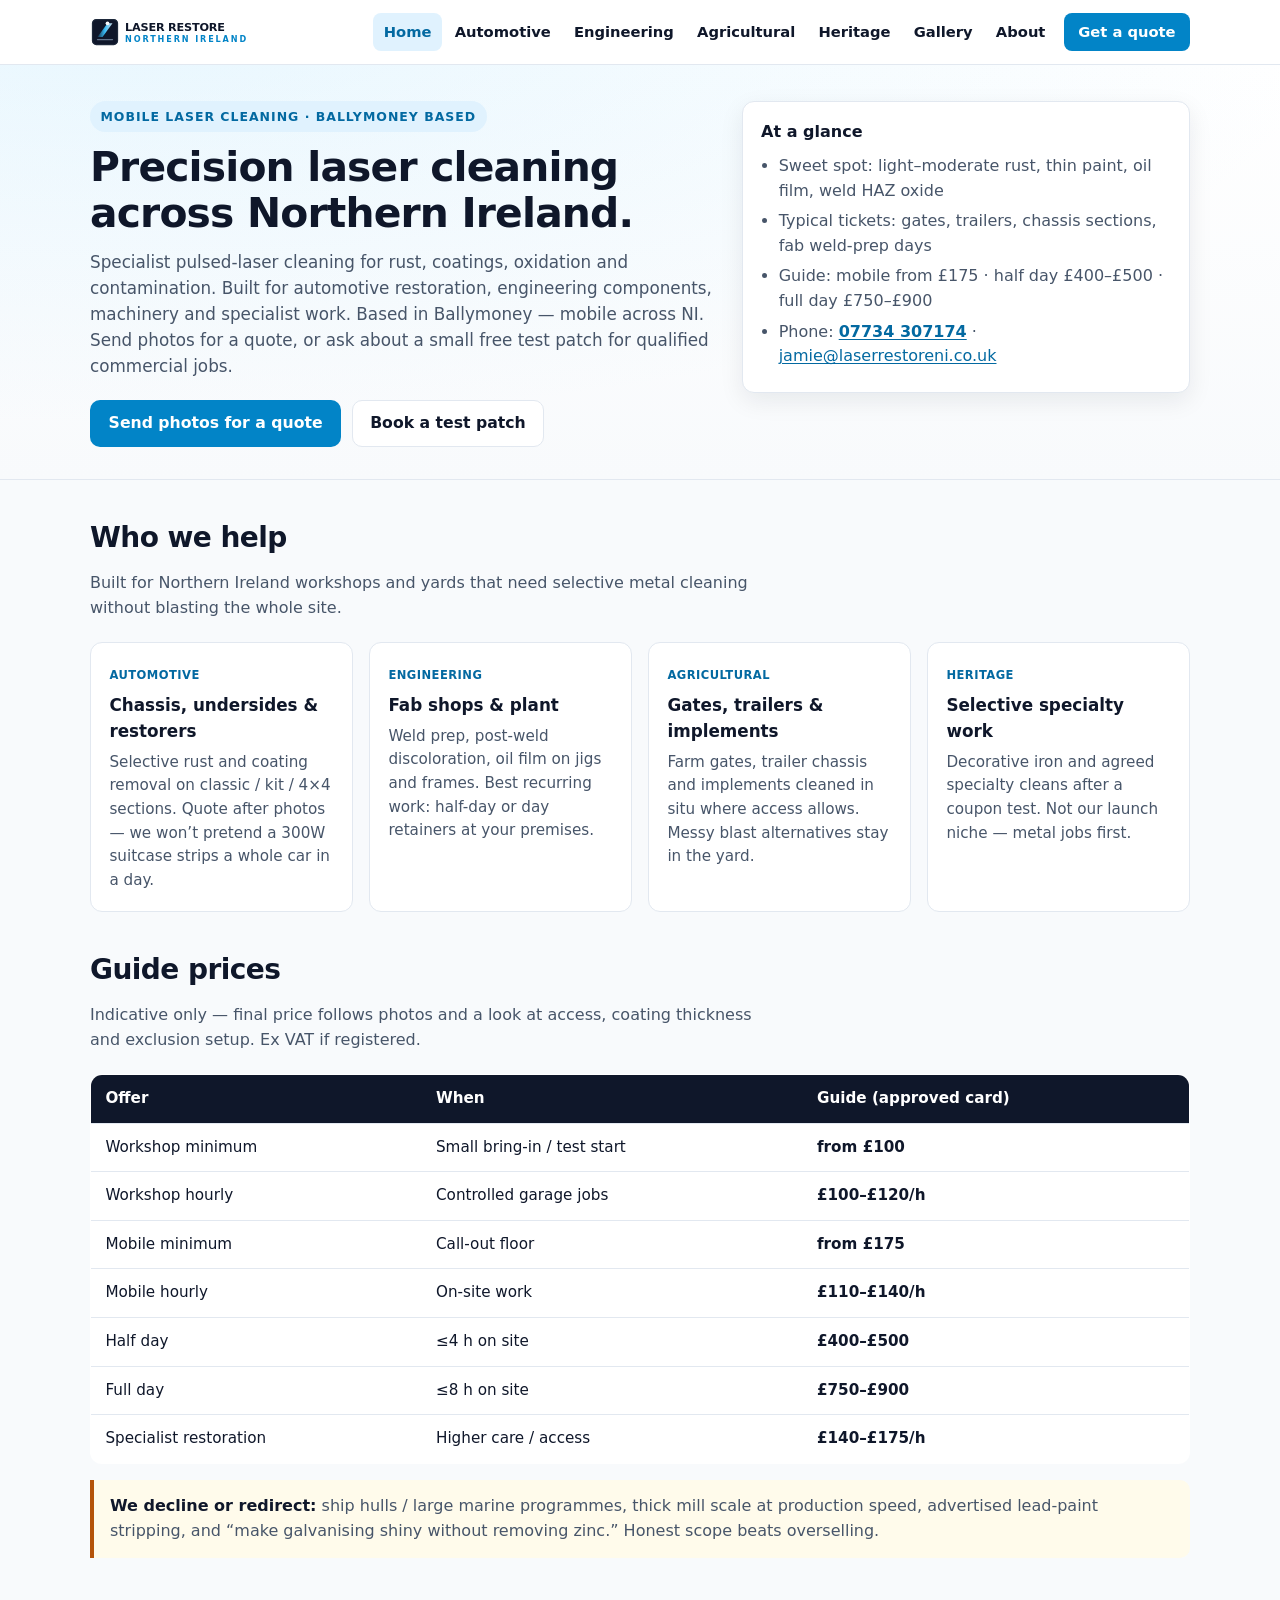
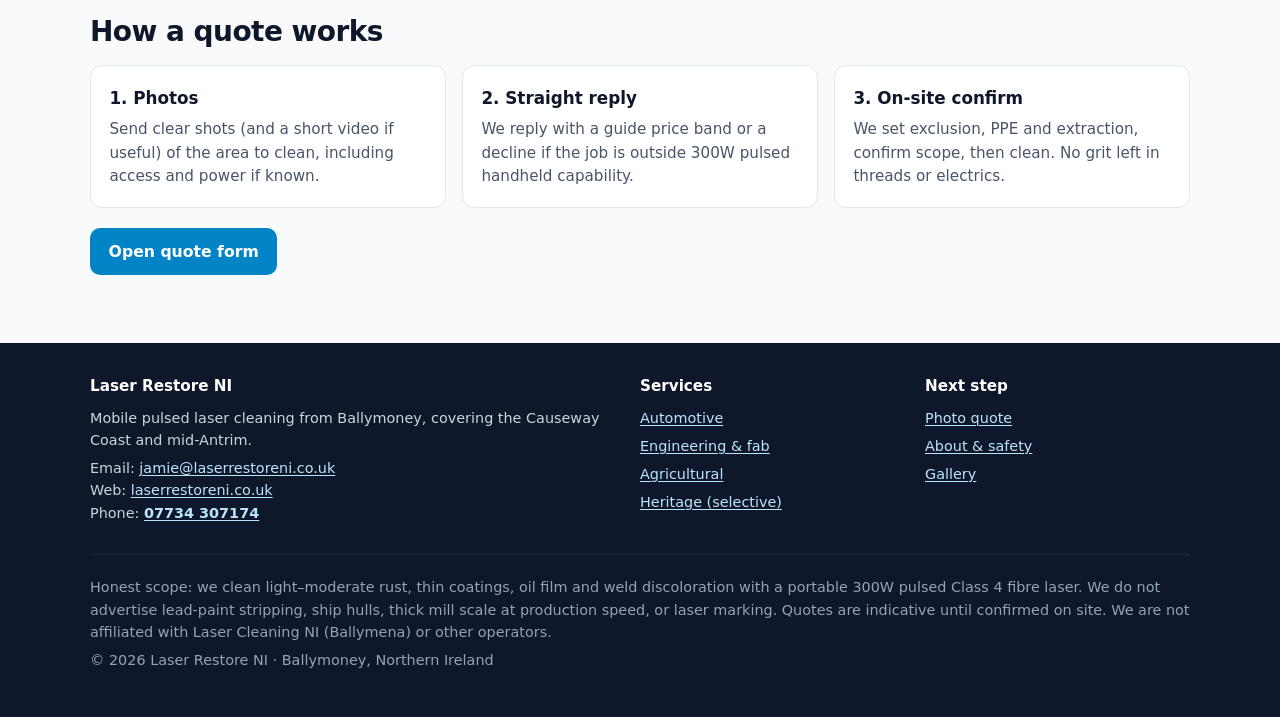
==== index.html @ 9ee43b2e "Launch Laser Restore NI static site Phone 07734 307174, email jamie@laserrestoreni.co.uk, canonical " ====
<!DOCTYPE html>
<html lang="en-GB">
<head>
  <meta charset="utf-8">
  <meta name="viewport" content="width=device-width, initial-scale=1">
  <title>Laser Restore NI | Mobile laser cleaning — Ballymoney</title>
  <meta name="description" content="Mobile pulsed laser cleaning from Ballymoney for rust, thin coatings and weld prep across Causeway Coast and mid-Antrim.">
  <meta name="theme-color" content="#0284c7">
  <link rel="canonical" href="https://laserrestoreni.co.uk/">
  <meta property="og:url" content="https://laserrestoreni.co.uk/">
  <meta property="og:site_name" content="Laser Restore NI">
  <link rel="icon" href="img/logo-mark.svg" type="image/svg+xml">
  <link rel="stylesheet" href="css/styles.css">
</head>
<body>
  <header class="site-header">
    <div class="container header-inner">
      <a class="brand" href="index.html">
        <img src="img/logo.svg" width="220" height="50" alt="Laser Restore NI">
      </a>
      <button class="nav-toggle" type="button" aria-expanded="false" aria-controls="site-nav" aria-label="Open menu">
        <span></span>
      </button>
      <nav class="site-nav" id="site-nav" aria-label="Primary">
        <ul>
          <li><a href="index.html" aria-current="page">Home</a></li>
          <li><a href="automotive.html">Automotive</a></li>
          <li><a href="engineering.html">Engineering</a></li>
          <li><a href="agricultural.html">Agricultural</a></li>
          <li><a href="heritage.html">Heritage</a></li>
          <li><a href="gallery.html">Gallery</a></li>
          <li><a href="about.html">About</a></li>
          <li><a href="quote.html" class="cta-link">Get a quote</a></li>
        </ul>
      </nav>
    </div>
  </header>

  <main>
    <section class="hero">
      <div class="container hero-grid">
        <div>
          <span class="eyebrow">Mobile laser cleaning · Ballymoney based</span>
          <h1>Precision laser cleaning across Northern Ireland.</h1>
          <p class="lead">Specialist pulsed-laser cleaning for rust, coatings, oxidation and contamination. Built for automotive restoration, engineering components, machinery and specialist work. Based in Ballymoney — mobile across NI. Send photos for a quote, or ask about a small free test patch for qualified commercial jobs.</p>
          <div class="actions">
            <a class="btn btn-primary" href="quote.html">Send photos for a quote</a>
            <a class="btn btn-secondary" href="quote.html">Book a test patch</a>
          </div>
        </div>
        <aside class="hero-card" aria-label="At a glance">
          <h2>At a glance</h2>
          <ul>
            <li>Sweet spot: light–moderate rust, thin paint, oil film, weld HAZ oxide</li>
            <li>Typical tickets: gates, trailers, chassis sections, fab weld-prep days</li>
            <li>Guide: mobile from £175 · half day £400–£500 · full day £750–£900</li>
            <li>Phone: <a href="tel:+447734307174"><strong>07734 307174</strong></a> · <a href="mailto:jamie@laserrestoreni.co.uk">jamie@laserrestoreni.co.uk</a></li>
          </ul>
        </aside>
      </div>
    </section>

    <section class="section">
      <div class="container">
        <h2>Who we help</h2>
        <p class="section-intro">Built for Northern Ireland workshops and yards that need selective metal cleaning without blasting the whole site.</p>
        <div class="grid-4">
          <a class="card" href="automotive.html" style="text-decoration:none;color:inherit">
            <span class="tag">Automotive</span>
            <h3>Chassis, undersides &amp; restorers</h3>
            <p>Selective rust and coating removal on classic / kit / 4×4 sections. Quote after photos — we won’t pretend a 300W suitcase strips a whole car in a day.</p>
          </a>
          <a class="card" href="engineering.html" style="text-decoration:none;color:inherit">
            <span class="tag">Engineering</span>
            <h3>Fab shops &amp; plant</h3>
            <p>Weld prep, post-weld discoloration, oil film on jigs and frames. Best recurring work: half-day or day retainers at your premises.</p>
          </a>
          <a class="card" href="agricultural.html" style="text-decoration:none;color:inherit">
            <span class="tag">Agricultural</span>
            <h3>Gates, trailers &amp; implements</h3>
            <p>Farm gates, trailer chassis and implements cleaned in situ where access allows. Messy blast alternatives stay in the yard.</p>
          </a>
          <a class="card" href="heritage.html" style="text-decoration:none;color:inherit">
            <span class="tag">Heritage</span>
            <h3>Selective specialty work</h3>
            <p>Decorative iron and agreed specialty cleans after a coupon test. Not our launch niche — metal jobs first.</p>
          </a>
        </div>
      </div>
    </section>

    <section class="section" style="padding-top:0">
      <div class="container">
        <h2>Guide prices</h2>
        <p class="section-intro">Indicative only — final price follows photos and a look at access, coating thickness and exclusion setup. Ex VAT if registered.</p>
        <div style="overflow-x:auto">
          <table class="price-table">
            <thead>
              <tr><th>Offer</th><th>When</th><th>Guide (approved card)</th></tr>
            </thead>
            <tbody>
              <tr><td>Workshop minimum</td><td>Small bring-in / test start</td><td>from £100</td></tr>
              <tr><td>Workshop hourly</td><td>Controlled garage jobs</td><td>£100–£120/h</td></tr>
              <tr><td>Mobile minimum</td><td>Call-out floor</td><td>from £175</td></tr>
              <tr><td>Mobile hourly</td><td>On-site work</td><td>£110–£140/h</td></tr>
              <tr><td>Half day</td><td>≤4 h on site</td><td>£400–£500</td></tr>
              <tr><td>Full day</td><td>≤8 h on site</td><td>£750–£900</td></tr>
              <tr><td>Specialist restoration</td><td>Higher care / access</td><td>£140–£175/h</td></tr>
            </tbody>
          </table>
        </div>
        <div class="callout warning">
          <strong>We decline or redirect:</strong> ship hulls / large marine programmes, thick mill scale at production speed, advertised lead-paint stripping, and “make galvanising shiny without removing zinc.” Honest scope beats overselling.
        </div>
      </div>
    </section>

    <section class="section" style="padding-top:0">
      <div class="container">
        <h2>How a quote works</h2>
        <div class="grid-3">
          <div class="card"><h3>1. Photos</h3><p>Send clear shots (and a short video if useful) of the area to clean, including access and power if known.</p></div>
          <div class="card"><h3>2. Straight reply</h3><p>We reply with a guide price band or a decline if the job is outside 300W pulsed handheld capability.</p></div>
          <div class="card"><h3>3. On-site confirm</h3><p>We set exclusion, PPE and extraction, confirm scope, then clean. No grit left in threads or electrics.</p></div>
        </div>
        <div class="actions" style="margin-top:1.25rem">
          <a class="btn btn-primary" href="quote.html">Open quote form</a>
        </div>
      </div>
    </section>
  </main>

  <footer class="site-footer">
    <div class="container footer-grid">
      <div>
        <h3>Laser Restore NI</h3>
        <p>Mobile pulsed laser cleaning from Ballymoney, covering the Causeway Coast and mid-Antrim.</p>
        <p>Email: <a href="mailto:jamie@laserrestoreni.co.uk">jamie@laserrestoreni.co.uk</a><br>
        Web: <a href="https://laserrestoreni.co.uk">laserrestoreni.co.uk</a><br>
        Phone: <a href="tel:+447734307174"><strong>07734 307174</strong></a></p>
      </div>
      <div>
        <h3>Services</h3>
        <ul>
          <li><a href="automotive.html">Automotive</a></li>
          <li><a href="engineering.html">Engineering &amp; fab</a></li>
          <li><a href="agricultural.html">Agricultural</a></li>
          <li><a href="heritage.html">Heritage (selective)</a></li>
        </ul>
      </div>
      <div>
        <h3>Next step</h3>
        <ul>
          <li><a href="quote.html">Photo quote</a></li>
          <li><a href="about.html">About &amp; safety</a></li>
          <li><a href="gallery.html">Gallery</a></li>
        </ul>
      </div>
    </div>
    <div class="container fineprint">
      <p>Honest scope: we clean light–moderate rust, thin coatings, oil film and weld discoloration with a portable 300W pulsed Class&nbsp;4 fibre laser. We do not advertise lead-paint stripping, ship hulls, thick mill scale at production speed, or laser marking. Quotes are indicative until confirmed on site. We are not affiliated with Laser Cleaning NI (Ballymena) or other operators.</p>
      <p>&copy; 2026 Laser Restore NI · Ballymoney, Northern Ireland</p>
    </div>
  </footer>
  <script src="js/site.js"></script>
</body>
</html>
---- css/styles.css ----
/* Laser Restore NI — mobile-first static site */
:root {
  --bg: #f8fafc;
  --surface: #ffffff;
  --ink: #0f172a;
  --muted: #475569;
  --line: #e2e8f0;
  --brand: #0284c7;
  --brand-dark: #0369a1;
  --accent: #38bdf8;
  --warn: #b45309;
  --ok: #047857;
  --radius: 12px;
  --shadow: 0 8px 24px rgba(15, 23, 42, 0.08);
  --max: 1100px;
  --font: "Inter", "Segoe UI", system-ui, -apple-system, sans-serif;
}

*, *::before, *::after { box-sizing: border-box; }
html { scroll-behavior: smooth; }
body {
  margin: 0;
  font-family: var(--font);
  color: var(--ink);
  background: var(--bg);
  line-height: 1.55;
  -webkit-font-smoothing: antialiased;
}
img, svg { max-width: 100%; display: block; }
a { color: var(--brand-dark); text-decoration-thickness: 1px; text-underline-offset: 2px; }
a:hover { color: var(--brand); }
.container { width: min(100% - 2rem, var(--max)); margin-inline: auto; }

/* Header */
.site-header {
  position: sticky; top: 0; z-index: 50;
  background: rgba(255,255,255,0.92);
  backdrop-filter: blur(10px);
  border-bottom: 1px solid var(--line);
}
.header-inner {
  display: flex; align-items: center; justify-content: space-between;
  gap: 1rem; padding: 0.75rem 0;
}
.brand { display: flex; align-items: center; gap: 0.6rem; text-decoration: none; color: inherit; }
.brand img, .brand svg { height: 40px; width: auto; }
.nav-toggle {
  display: inline-flex; align-items: center; justify-content: center;
  width: 44px; height: 44px; border: 1px solid var(--line); border-radius: 10px;
  background: var(--surface); cursor: pointer;
}
.nav-toggle span {
  display: block; width: 18px; height: 2px; background: var(--ink);
  position: relative;
}
.nav-toggle span::before, .nav-toggle span::after {
  content: ""; position: absolute; left: 0; width: 18px; height: 2px; background: var(--ink);
}
.nav-toggle span::before { top: -6px; }
.nav-toggle span::after { top: 6px; }
.site-nav {
  display: none; position: absolute; left: 0; right: 0; top: 100%;
  background: var(--surface); border-bottom: 1px solid var(--line);
  padding: 0.75rem 1rem 1rem;
}
.site-nav.open { display: block; }
.site-nav ul {
  list-style: none; margin: 0; padding: 0;
  display: grid; gap: 0.35rem;
}
.site-nav a {
  display: block; padding: 0.7rem 0.85rem; border-radius: 8px;
  text-decoration: none; color: var(--ink); font-weight: 550;
}
.site-nav a:hover, .site-nav a[aria-current="page"] { background: #e0f2fe; color: var(--brand-dark); }
.site-nav .cta-link {
  background: var(--brand); color: #fff !important; text-align: center; margin-top: 0.35rem;
}
.site-nav .cta-link:hover { background: var(--brand-dark); }

@media (min-width: 900px) {
  .nav-toggle { display: none; }
  .site-nav {
    display: block; position: static; border: 0; padding: 0; background: transparent;
  }
  .site-nav ul { display: flex; align-items: center; gap: 0.15rem; flex-wrap: wrap; }
  .site-nav a { padding: 0.45rem 0.65rem; font-size: 0.92rem; }
  .site-nav .cta-link { margin-top: 0; margin-left: 0.35rem; padding-inline: 0.9rem; }
}

/* Hero */
.hero {
  padding: 2.25rem 0 2rem;
  background:
    radial-gradient(1200px 400px at 10% -10%, #bae6fd55, transparent),
    linear-gradient(180deg, #fff, var(--bg));
  border-bottom: 1px solid var(--line);
}
.hero-grid { display: grid; gap: 1.5rem; }
.eyebrow {
  display: inline-block; font-size: 0.78rem; font-weight: 700; letter-spacing: 0.08em;
  text-transform: uppercase; color: var(--brand-dark); background: #e0f2fe;
  padding: 0.35rem 0.65rem; border-radius: 999px; margin-bottom: 0.75rem;
}
.hero h1 {
  margin: 0 0 0.75rem; font-size: clamp(1.7rem, 5vw, 2.55rem);
  line-height: 1.15; letter-spacing: -0.02em;
}
.lead { font-size: 1.05rem; color: var(--muted); margin: 0 0 1.25rem; max-width: 42rem; }
.actions { display: flex; flex-wrap: wrap; gap: 0.65rem; }
.btn {
  display: inline-flex; align-items: center; justify-content: center; gap: 0.4rem;
  min-height: 46px; padding: 0.65rem 1.1rem; border-radius: 10px;
  font-weight: 650; text-decoration: none; border: 1px solid transparent; cursor: pointer;
  font-size: 0.98rem;
}
.btn-primary { background: var(--brand); color: #fff; }
.btn-primary:hover { background: var(--brand-dark); color: #fff; }
.btn-secondary { background: #fff; border-color: var(--line); color: var(--ink); }
.btn-secondary:hover { border-color: #94a3b8; color: var(--ink); }
.hero-card {
  background: var(--surface); border: 1px solid var(--line); border-radius: var(--radius);
  padding: 1.1rem 1.15rem; box-shadow: var(--shadow);
}
.hero-card h2 { margin: 0 0 0.6rem; font-size: 1rem; }
.hero-card ul { margin: 0; padding-left: 1.1rem; color: var(--muted); }
.hero-card li { margin: 0.35rem 0; }
@media (min-width: 800px) {
  .hero-grid { grid-template-columns: 1.4fr 1fr; align-items: start; }
}

/* Sections */
.section { padding: 2.25rem 0; }
.section h2 { margin: 0 0 0.75rem; font-size: clamp(1.35rem, 3vw, 1.75rem); letter-spacing: -0.02em; }
.section-intro { color: var(--muted); max-width: 42rem; margin: 0 0 1.35rem; }
.grid-3, .grid-2, .grid-4 { display: grid; gap: 1rem; }
@media (min-width: 700px) {
  .grid-2 { grid-template-columns: 1fr 1fr; }
  .grid-3 { grid-template-columns: repeat(3, 1fr); }
  .grid-4 { grid-template-columns: repeat(2, 1fr); }
}
@media (min-width: 1000px) {
  .grid-4 { grid-template-columns: repeat(4, 1fr); }
}
.card {
  background: var(--surface); border: 1px solid var(--line); border-radius: var(--radius);
  padding: 1.15rem; height: 100%;
}
.card h3 { margin: 0 0 0.45rem; font-size: 1.05rem; }
.card p { margin: 0; color: var(--muted); font-size: 0.95rem; }
.card .tag {
  display: inline-block; font-size: 0.72rem; font-weight: 700; letter-spacing: 0.04em;
  text-transform: uppercase; color: var(--brand-dark); margin-bottom: 0.45rem;
}

/* Honest scope callouts */
.callout {
  border-left: 4px solid var(--brand);
  background: #f0f9ff; padding: 0.9rem 1rem; border-radius: 0 10px 10px 0;
  color: var(--muted); margin: 1rem 0;
}
.callout.warning { border-left-color: var(--warn); background: #fffbeb; }
.callout strong { color: var(--ink); }

/* Price table */
.price-table { width: 100%; border-collapse: collapse; background: var(--surface); border-radius: var(--radius); overflow: hidden; border: 1px solid var(--line); }
.price-table th, .price-table td { text-align: left; padding: 0.75rem 0.9rem; border-bottom: 1px solid var(--line); font-size: 0.95rem; }
.price-table th { background: #0f172a; color: #fff; font-weight: 600; }
.price-table tr:last-child td { border-bottom: 0; }
.price-table td:last-child { font-weight: 650; white-space: nowrap; }
@media (max-width: 560px) {
  .price-table th:nth-child(2), .price-table td:nth-child(2) { display: none; }
}

/* Gallery placeholders — no fake stock work photos */
.gallery-grid { display: grid; gap: 1rem; }
@media (min-width: 640px) { .gallery-grid { grid-template-columns: 1fr 1fr; } }
.placeholder-shot {
  border: 2px dashed #94a3b8; border-radius: var(--radius); background: #f1f5f9;
  min-height: 180px; padding: 1.25rem; display: grid; align-content: center; gap: 0.4rem;
}
.placeholder-shot strong { color: var(--ink); }
.placeholder-shot span { color: var(--muted); font-size: 0.92rem; }

/* Forms */
.form {
  background: var(--surface); border: 1px solid var(--line); border-radius: var(--radius);
  padding: 1.25rem; box-shadow: var(--shadow); max-width: 640px;
}
.form label { display: block; font-weight: 600; margin: 0.85rem 0 0.35rem; font-size: 0.92rem; }
.form label:first-child { margin-top: 0; }
.form input, .form select, .form textarea {
  width: 100%; padding: 0.7rem 0.8rem; border: 1px solid #cbd5e1; border-radius: 8px;
  font: inherit; background: #fff; color: var(--ink);
}
.form input:focus, .form select:focus, .form textarea:focus {
  outline: 2px solid #7dd3fc; outline-offset: 1px; border-color: var(--brand);
}
.form .hint { font-size: 0.85rem; color: var(--muted); margin: 0.35rem 0 0; }
.form .row { display: grid; gap: 0.75rem; }
@media (min-width: 560px) { .form .row { grid-template-columns: 1fr 1fr; } }
.form .actions { margin-top: 1.15rem; }
.attach-note {
  margin-top: 1rem; padding: 0.9rem 1rem; background: #fffbeb; border: 1px solid #fcd34d;
  border-radius: 10px; color: #92400e; font-size: 0.92rem;
}

/* Footer */
.site-footer {
  margin-top: 2rem; padding: 2rem 0 2.5rem; background: #0f172a; color: #cbd5e1;
}
.site-footer a { color: #bae6fd; }
.footer-grid { display: grid; gap: 1.25rem; }
@media (min-width: 700px) { .footer-grid { grid-template-columns: 2fr 1fr 1fr; } }
.site-footer h3 { margin: 0 0 0.5rem; color: #fff; font-size: 0.95rem; }
.site-footer p, .site-footer li { font-size: 0.9rem; margin: 0.35rem 0; }
.site-footer ul { list-style: none; margin: 0; padding: 0; }
.fineprint { margin-top: 1.5rem; padding-top: 1rem; border-top: 1px solid #1e293b; font-size: 0.8rem; color: #94a3b8; }

/* Utility */
.sr-only {
  position: absolute; width: 1px; height: 1px; padding: 0; margin: -1px;
  overflow: hidden; clip: rect(0,0,0,0); border: 0;
}
.page-hero { padding: 1.75rem 0 1rem; border-bottom: 1px solid var(--line); background: #fff; }
.page-hero h1 { margin: 0 0 0.5rem; font-size: clamp(1.5rem, 4vw, 2.1rem); letter-spacing: -0.02em; }
.breadcrumbs { font-size: 0.85rem; color: var(--muted); margin-bottom: 0.65rem; }
.breadcrumbs a { color: var(--muted); text-decoration: none; }
.breadcrumbs a:hover { color: var(--brand); }
.checklist { margin: 0; padding-left: 1.15rem; color: var(--muted); }
.checklist li { margin: 0.4rem 0; }
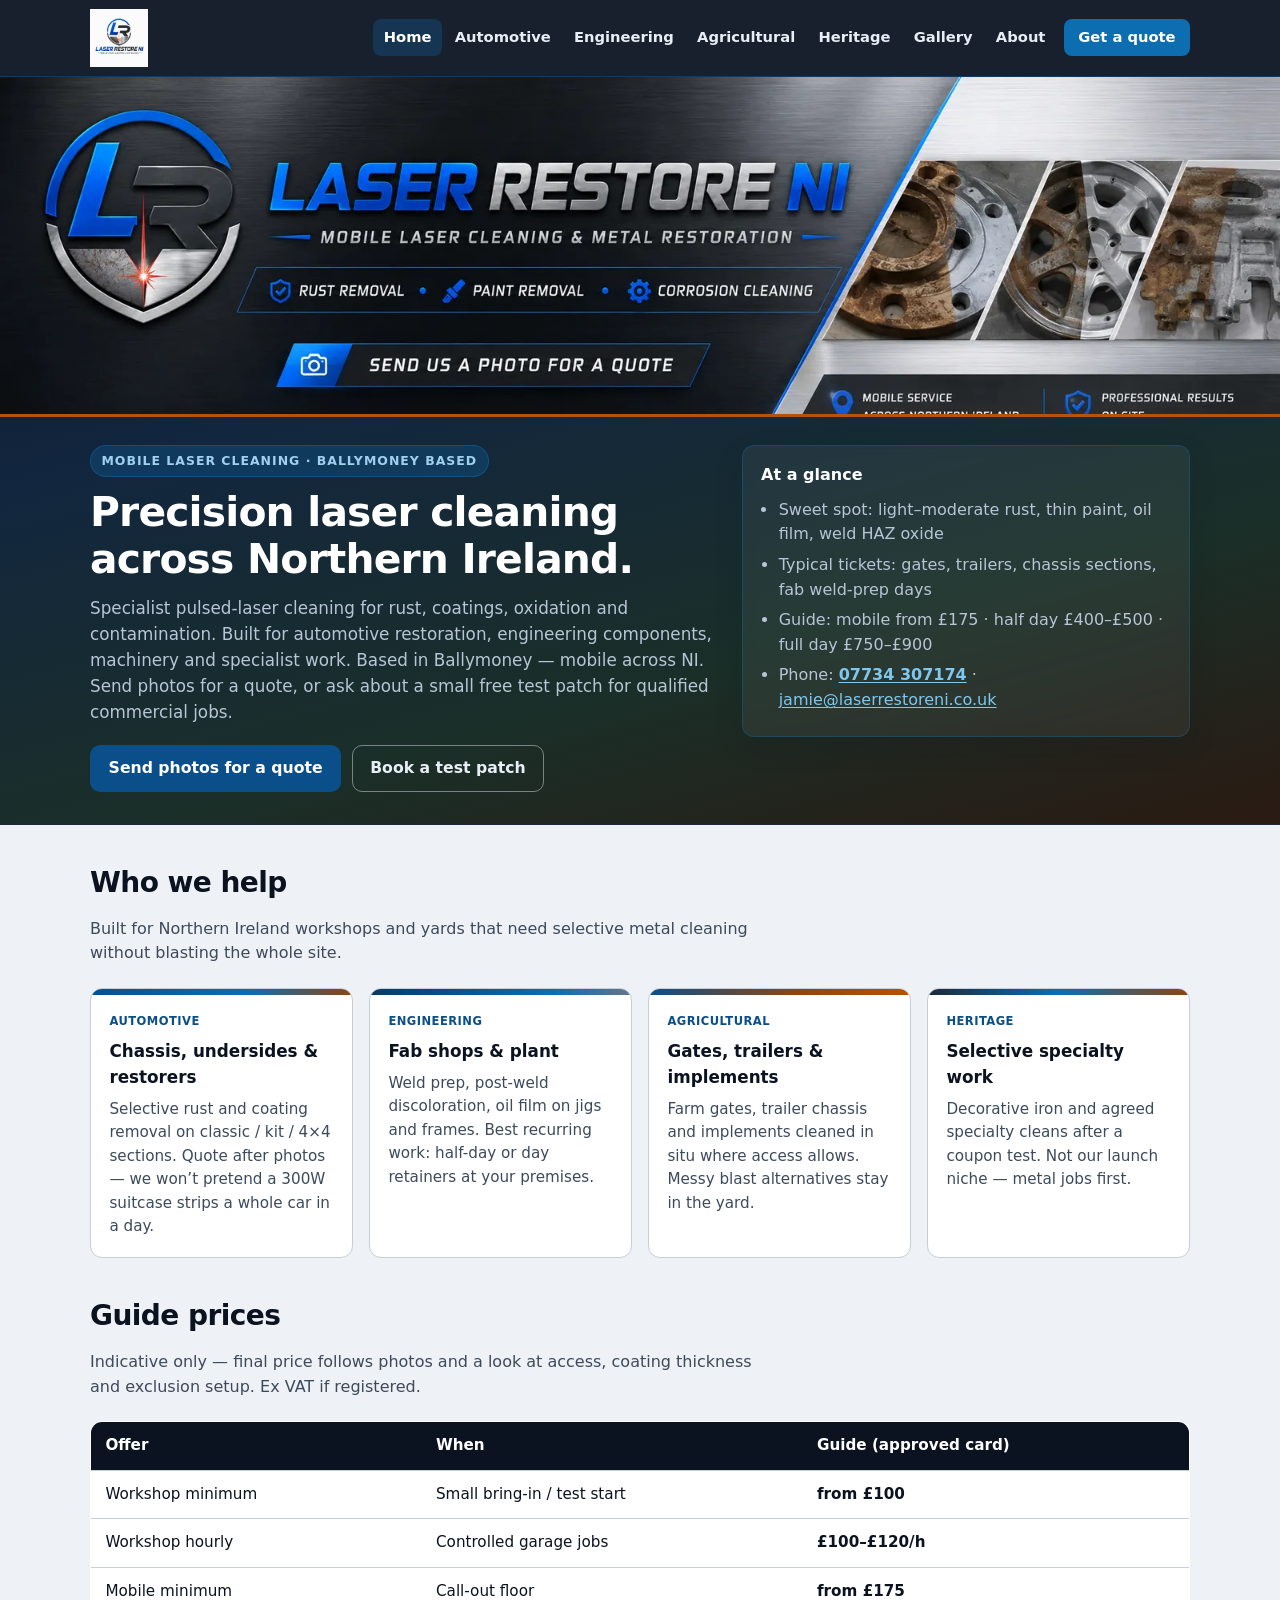
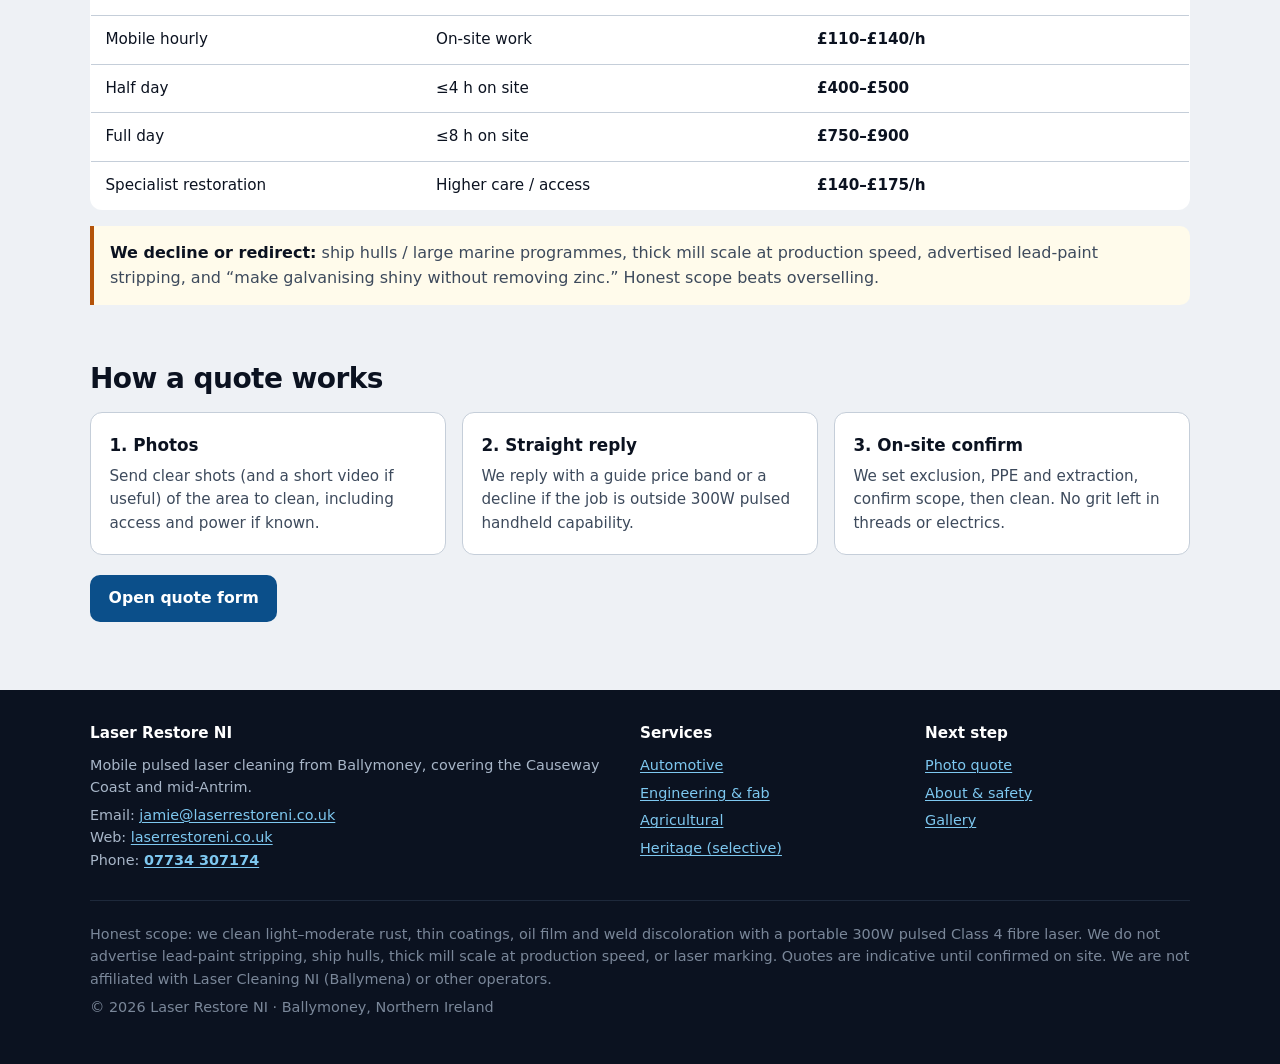
==== commit 7c2d30f9: "Visual refresh: deeper LR palette, FB logo header, brand hero/gallery Align site colours to logo (na" ====
--- a/index.html
+++ b/index.html
@@ -5,18 +5,20 @@
   <meta name="viewport" content="width=device-width, initial-scale=1">
   <title>Laser Restore NI | Mobile laser cleaning — Ballymoney</title>
   <meta name="description" content="Mobile pulsed laser cleaning from Ballymoney for rust, thin coatings and weld prep across Causeway Coast and mid-Antrim.">
-  <meta name="theme-color" content="#0284c7">
+  <meta name="theme-color" content="#0b4f8a">
   <link rel="canonical" href="https://laserrestoreni.co.uk/">
   <meta property="og:url" content="https://laserrestoreni.co.uk/">
   <meta property="og:site_name" content="Laser Restore NI">
-  <link rel="icon" href="img/logo-mark.svg" type="image/svg+xml">
+  <link rel="icon" href="img/favicon-32.png" type="image/png" sizes="32x32">
+  <link rel="icon" href="img/favicon-192.png" type="image/png" sizes="192x192">
+  <link rel="apple-touch-icon" href="img/apple-touch-icon.png">
   <link rel="stylesheet" href="css/styles.css">
 </head>
 <body>
   <header class="site-header">
     <div class="container header-inner">
       <a class="brand" href="index.html">
-        <img src="img/logo.svg" width="220" height="50" alt="Laser Restore NI">
+        <img src="img/logo-primary.png" width="220" height="220" alt="Laser Restore NI">
       </a>
       <button class="nav-toggle" type="button" aria-expanded="false" aria-controls="site-nav" aria-label="Open menu">
         <span></span>
@@ -38,6 +40,12 @@
 
   <main>
     <section class="hero">
+      <div class="hero-visual">
+        <picture>
+          <source srcset="img/hero-cover.webp" type="image/webp">
+          <img src="img/hero-cover.jpg" width="1600" height="533" alt="Laser Restore NI — mobile laser cleaning brand cover" fetchpriority="high">
+        </picture>
+      </div>
       <div class="container hero-grid">
         <div>
           <span class="eyebrow">Mobile laser cleaning · Ballymoney based</span>
@@ -66,21 +74,25 @@
         <p class="section-intro">Built for Northern Ireland workshops and yards that need selective metal cleaning without blasting the whole site.</p>
         <div class="grid-4">
           <a class="card" href="automotive.html" style="text-decoration:none;color:inherit">
+            <span class="card-strip card-strip--auto" aria-hidden="true"></span>
             <span class="tag">Automotive</span>
             <h3>Chassis, undersides &amp; restorers</h3>
             <p>Selective rust and coating removal on classic / kit / 4×4 sections. Quote after photos — we won’t pretend a 300W suitcase strips a whole car in a day.</p>
           </a>
           <a class="card" href="engineering.html" style="text-decoration:none;color:inherit">
+            <span class="card-strip card-strip--eng" aria-hidden="true"></span>
             <span class="tag">Engineering</span>
             <h3>Fab shops &amp; plant</h3>
             <p>Weld prep, post-weld discoloration, oil film on jigs and frames. Best recurring work: half-day or day retainers at your premises.</p>
           </a>
           <a class="card" href="agricultural.html" style="text-decoration:none;color:inherit">
+            <span class="card-strip card-strip--agri" aria-hidden="true"></span>
             <span class="tag">Agricultural</span>
             <h3>Gates, trailers &amp; implements</h3>
             <p>Farm gates, trailer chassis and implements cleaned in situ where access allows. Messy blast alternatives stay in the yard.</p>
           </a>
           <a class="card" href="heritage.html" style="text-decoration:none;color:inherit">
+            <span class="card-strip card-strip--herit" aria-hidden="true"></span>
             <span class="tag">Heritage</span>
             <h3>Selective specialty work</h3>
             <p>Decorative iron and agreed specialty cleans after a coupon test. Not our launch niche — metal jobs first.</p>
--- a/css/styles.css
+++ b/css/styles.css
@@ -1,17 +1,24 @@
-/* Laser Restore NI — mobile-first static site */
+/* Laser Restore NI — mobile-first static site
+   Palette aligned to LR logo: deep navy/charcoal, stronger blue, rust accent */
 :root {
-  --bg: #f8fafc;
+  --bg: #eef1f5;
   --surface: #ffffff;
-  --ink: #0f172a;
-  --muted: #475569;
-  --line: #e2e8f0;
-  --brand: #0284c7;
-  --brand-dark: #0369a1;
-  --accent: #38bdf8;
+  --ink: #0b1220;
+  --muted: #3d4a5c;
+  --line: #c5ced9;
+  --brand: #0c6eb0;
+  --brand-dark: #0b4f8a;
+  --brand-deeper: #083a66;
+  --accent: #1a7fc4;
+  --laser: #c41e3a;
+  --rust: #8B4513;
+  --rust-bright: #b45309;
   --warn: #b45309;
   --ok: #047857;
+  --header-bg: rgba(11, 18, 32, 0.94);
+  --header-ink: #e8eef5;
   --radius: 12px;
-  --shadow: 0 8px 24px rgba(15, 23, 42, 0.08);
+  --shadow: 0 10px 28px rgba(11, 18, 32, 0.14);
   --max: 1100px;
   --font: "Inter", "Segoe UI", system-ui, -apple-system, sans-serif;
 }
@@ -31,36 +38,39 @@
 a:hover { color: var(--brand); }
 .container { width: min(100% - 2rem, var(--max)); margin-inline: auto; }
 
-/* Header */
+/* Header — darker navy-tinted */
 .site-header {
   position: sticky; top: 0; z-index: 50;
-  background: rgba(255,255,255,0.92);
-  backdrop-filter: blur(10px);
-  border-bottom: 1px solid var(--line);
+  background: var(--header-bg);
+  backdrop-filter: blur(12px);
+  border-bottom: 1px solid rgba(12, 110, 176, 0.35);
 }
 .header-inner {
   display: flex; align-items: center; justify-content: space-between;
-  gap: 1rem; padding: 0.75rem 0;
+  gap: 1rem; padding: 0.55rem 0;
 }
 .brand { display: flex; align-items: center; gap: 0.6rem; text-decoration: none; color: inherit; }
-.brand img, .brand svg { height: 40px; width: auto; }
+.brand img {
+  height: 52px; width: auto; max-width: min(200px, 48vw);
+  object-fit: contain; object-position: left center;
+}
 .nav-toggle {
   display: inline-flex; align-items: center; justify-content: center;
-  width: 44px; height: 44px; border: 1px solid var(--line); border-radius: 10px;
-  background: var(--surface); cursor: pointer;
+  width: 44px; height: 44px; border: 1px solid rgba(232, 238, 245, 0.25); border-radius: 10px;
+  background: rgba(255,255,255,0.06); cursor: pointer;
 }
 .nav-toggle span {
-  display: block; width: 18px; height: 2px; background: var(--ink);
+  display: block; width: 18px; height: 2px; background: var(--header-ink);
   position: relative;
 }
 .nav-toggle span::before, .nav-toggle span::after {
-  content: ""; position: absolute; left: 0; width: 18px; height: 2px; background: var(--ink);
+  content: ""; position: absolute; left: 0; width: 18px; height: 2px; background: var(--header-ink);
 }
 .nav-toggle span::before { top: -6px; }
 .nav-toggle span::after { top: 6px; }
 .site-nav {
   display: none; position: absolute; left: 0; right: 0; top: 100%;
-  background: var(--surface); border-bottom: 1px solid var(--line);
+  background: #0b1220; border-bottom: 1px solid rgba(12, 110, 176, 0.35);
   padding: 0.75rem 1rem 1rem;
 }
 .site-nav.open { display: block; }
@@ -70,9 +80,11 @@
 }
 .site-nav a {
   display: block; padding: 0.7rem 0.85rem; border-radius: 8px;
-  text-decoration: none; color: var(--ink); font-weight: 550;
-}
-.site-nav a:hover, .site-nav a[aria-current="page"] { background: #e0f2fe; color: var(--brand-dark); }
+  text-decoration: none; color: var(--header-ink); font-weight: 550;
+}
+.site-nav a:hover, .site-nav a[aria-current="page"] {
+  background: rgba(12, 110, 176, 0.28); color: #fff;
+}
 .site-nav .cta-link {
   background: var(--brand); color: #fff !important; text-align: center; margin-top: 0.35rem;
 }
@@ -86,27 +98,45 @@
   .site-nav ul { display: flex; align-items: center; gap: 0.15rem; flex-wrap: wrap; }
   .site-nav a { padding: 0.45rem 0.65rem; font-size: 0.92rem; }
   .site-nav .cta-link { margin-top: 0; margin-left: 0.35rem; padding-inline: 0.9rem; }
-}
-
-/* Hero */
+  .brand img { height: 58px; max-width: 220px; }
+}
+
+/* Hero — darker metal/rust gradient + brand cover */
 .hero {
-  padding: 2.25rem 0 2rem;
+  padding: 0 0 2rem;
   background:
-    radial-gradient(1200px 400px at 10% -10%, #bae6fd55, transparent),
-    linear-gradient(180deg, #fff, var(--bg));
-  border-bottom: 1px solid var(--line);
-}
+    linear-gradient(165deg, #0b1220 0%, #12263f 38%, #1a2f28 72%, #2a1a12 100%);
+  border-bottom: 1px solid #1e293b;
+  color: #e8eef5;
+}
+.hero-visual {
+  width: 100%;
+  max-height: 280px;
+  overflow: hidden;
+  border-bottom: 3px solid var(--rust-bright);
+  background: #0b1220;
+}
+.hero-visual img {
+  width: 100%;
+  height: 100%;
+  max-height: 280px;
+  object-fit: cover;
+  object-position: center center;
+}
+.hero .container.hero-grid { padding-top: 1.75rem; }
 .hero-grid { display: grid; gap: 1.5rem; }
 .eyebrow {
   display: inline-block; font-size: 0.78rem; font-weight: 700; letter-spacing: 0.08em;
-  text-transform: uppercase; color: var(--brand-dark); background: #e0f2fe;
+  text-transform: uppercase; color: #9fd0f0; background: rgba(12, 110, 176, 0.28);
   padding: 0.35rem 0.65rem; border-radius: 999px; margin-bottom: 0.75rem;
+  border: 1px solid rgba(12, 110, 176, 0.45);
 }
 .hero h1 {
   margin: 0 0 0.75rem; font-size: clamp(1.7rem, 5vw, 2.55rem);
-  line-height: 1.15; letter-spacing: -0.02em;
+  line-height: 1.15; letter-spacing: -0.02em; color: #fff;
 }
 .lead { font-size: 1.05rem; color: var(--muted); margin: 0 0 1.25rem; max-width: 42rem; }
+.hero .lead { color: #b8c5d6; }
 .actions { display: flex; flex-wrap: wrap; gap: 0.65rem; }
 .btn {
   display: inline-flex; align-items: center; justify-content: center; gap: 0.4rem;
@@ -114,19 +144,29 @@
   font-weight: 650; text-decoration: none; border: 1px solid transparent; cursor: pointer;
   font-size: 0.98rem;
 }
-.btn-primary { background: var(--brand); color: #fff; }
-.btn-primary:hover { background: var(--brand-dark); color: #fff; }
-.btn-secondary { background: #fff; border-color: var(--line); color: var(--ink); }
-.btn-secondary:hover { border-color: #94a3b8; color: var(--ink); }
+.btn-primary { background: var(--brand-dark); color: #fff; }
+.btn-primary:hover { background: var(--brand-deeper); color: #fff; }
+.btn-secondary {
+  background: transparent; border-color: rgba(232, 238, 245, 0.45); color: #e8eef5;
+}
+.btn-secondary:hover { border-color: #fff; color: #fff; background: rgba(255,255,255,0.06); }
 .hero-card {
-  background: var(--surface); border: 1px solid var(--line); border-radius: var(--radius);
-  padding: 1.1rem 1.15rem; box-shadow: var(--shadow);
-}
-.hero-card h2 { margin: 0 0 0.6rem; font-size: 1rem; }
-.hero-card ul { margin: 0; padding-left: 1.1rem; color: var(--muted); }
+  background: rgba(255,255,255,0.06);
+  border: 1px solid rgba(12, 110, 176, 0.35);
+  border-radius: var(--radius);
+  padding: 1.1rem 1.15rem;
+  box-shadow: var(--shadow);
+  backdrop-filter: blur(6px);
+}
+.hero-card h2 { margin: 0 0 0.6rem; font-size: 1rem; color: #fff; }
+.hero-card ul { margin: 0; padding-left: 1.1rem; color: #b8c5d6; }
 .hero-card li { margin: 0.35rem 0; }
+.hero-card a { color: #7ec8f0; }
+.hero-card a:hover { color: #bae6fd; }
 @media (min-width: 800px) {
   .hero-grid { grid-template-columns: 1.4fr 1fr; align-items: start; }
+  .hero-visual { max-height: 340px; }
+  .hero-visual img { max-height: 340px; }
 }
 
 /* Sections */
@@ -145,6 +185,12 @@
 .card {
   background: var(--surface); border: 1px solid var(--line); border-radius: var(--radius);
   padding: 1.15rem; height: 100%;
+  overflow: hidden;
+  transition: border-color 0.15s ease, box-shadow 0.15s ease;
+}
+a.card:hover {
+  border-color: var(--brand);
+  box-shadow: var(--shadow);
 }
 .card h3 { margin: 0 0 0.45rem; font-size: 1.05rem; }
 .card p { margin: 0; color: var(--muted); font-size: 0.95rem; }
@@ -152,11 +198,21 @@
   display: inline-block; font-size: 0.72rem; font-weight: 700; letter-spacing: 0.04em;
   text-transform: uppercase; color: var(--brand-dark); margin-bottom: 0.45rem;
 }
+.card-strip {
+  display: block; height: 6px; margin: -1.15rem -1.15rem 0.85rem;
+  border-radius: var(--radius) var(--radius) 0 0;
+  background:
+    linear-gradient(90deg, var(--brand-dark) 0%, var(--brand) 45%, var(--rust) 78%, var(--laser) 100%);
+}
+.card-strip--auto { background: linear-gradient(90deg, #0b4f8a, #0c6eb0 60%, #8B4513); }
+.card-strip--eng { background: linear-gradient(90deg, #083a66, #0c6eb0 70%, #64748b); }
+.card-strip--agri { background: linear-gradient(90deg, #0b4f8a, #8B4513 55%, #b45309); }
+.card-strip--herit { background: linear-gradient(90deg, #1e293b, #0c6eb0 50%, #8B4513); }
 
 /* Honest scope callouts */
 .callout {
   border-left: 4px solid var(--brand);
-  background: #f0f9ff; padding: 0.9rem 1rem; border-radius: 0 10px 10px 0;
+  background: #e8f2fa; padding: 0.9rem 1rem; border-radius: 0 10px 10px 0;
   color: var(--muted); margin: 1rem 0;
 }
 .callout.warning { border-left-color: var(--warn); background: #fffbeb; }
@@ -165,19 +221,39 @@
 /* Price table */
 .price-table { width: 100%; border-collapse: collapse; background: var(--surface); border-radius: var(--radius); overflow: hidden; border: 1px solid var(--line); }
 .price-table th, .price-table td { text-align: left; padding: 0.75rem 0.9rem; border-bottom: 1px solid var(--line); font-size: 0.95rem; }
-.price-table th { background: #0f172a; color: #fff; font-weight: 600; }
+.price-table th { background: #0b1220; color: #fff; font-weight: 600; }
 .price-table tr:last-child td { border-bottom: 0; }
 .price-table td:last-child { font-weight: 650; white-space: nowrap; }
 @media (max-width: 560px) {
   .price-table th:nth-child(2), .price-table td:nth-child(2) { display: none; }
 }
 
-/* Gallery placeholders — no fake stock work photos */
+/* Gallery — brand imagery with honest labels */
 .gallery-grid { display: grid; gap: 1rem; }
 @media (min-width: 640px) { .gallery-grid { grid-template-columns: 1fr 1fr; } }
+.gallery-item {
+  border: 1px solid var(--line); border-radius: var(--radius); overflow: hidden;
+  background: var(--surface); box-shadow: var(--shadow);
+}
+.gallery-item img {
+  width: 100%; height: 200px; object-fit: cover; object-position: center;
+  background: #0b1220;
+}
+.gallery-item.logo-frame img {
+  object-fit: contain; padding: 1.25rem; height: 220px; background: #fff;
+}
+.gallery-item figcaption {
+  padding: 0.85rem 1rem 1rem; font-size: 0.9rem; color: var(--muted);
+}
+.gallery-item figcaption strong { display: block; color: var(--ink); margin-bottom: 0.25rem; }
+.gallery-badge {
+  display: inline-block; font-size: 0.68rem; font-weight: 700; letter-spacing: 0.06em;
+  text-transform: uppercase; color: #92400e; background: #fffbeb;
+  border: 1px solid #fcd34d; padding: 0.2rem 0.5rem; border-radius: 999px; margin-bottom: 0.45rem;
+}
 .placeholder-shot {
-  border: 2px dashed #94a3b8; border-radius: var(--radius); background: #f1f5f9;
-  min-height: 180px; padding: 1.25rem; display: grid; align-content: center; gap: 0.4rem;
+  border: 2px dashed #64748b; border-radius: var(--radius); background: #e8eef5;
+  min-height: 140px; padding: 1.25rem; display: grid; align-content: center; gap: 0.4rem;
 }
 .placeholder-shot strong { color: var(--ink); }
 .placeholder-shot span { color: var(--muted); font-size: 0.92rem; }
@@ -190,42 +266,59 @@
 .form label { display: block; font-weight: 600; margin: 0.85rem 0 0.35rem; font-size: 0.92rem; }
 .form label:first-child { margin-top: 0; }
 .form input, .form select, .form textarea {
-  width: 100%; padding: 0.7rem 0.8rem; border: 1px solid #cbd5e1; border-radius: 8px;
+  width: 100%; padding: 0.7rem 0.8rem; border: 1px solid #94a3b8; border-radius: 8px;
   font: inherit; background: #fff; color: var(--ink);
 }
 .form input:focus, .form select:focus, .form textarea:focus {
-  outline: 2px solid #7dd3fc; outline-offset: 1px; border-color: var(--brand);
+  outline: 2px solid #0c6eb0; outline-offset: 1px; border-color: var(--brand-dark);
 }
 .form .hint { font-size: 0.85rem; color: var(--muted); margin: 0.35rem 0 0; }
 .form .row { display: grid; gap: 0.75rem; }
 @media (min-width: 560px) { .form .row { grid-template-columns: 1fr 1fr; } }
 .form .actions { margin-top: 1.15rem; }
+.form .btn-secondary {
+  background: #fff; border-color: var(--line); color: var(--ink);
+}
+.form .btn-secondary:hover { border-color: #64748b; color: var(--ink); background: #f8fafc; }
 .attach-note {
   margin-top: 1rem; padding: 0.9rem 1rem; background: #fffbeb; border: 1px solid #fcd34d;
   border-radius: 10px; color: #92400e; font-size: 0.92rem;
 }
 
-/* Footer */
+/* Footer — charcoal ink */
 .site-footer {
-  margin-top: 2rem; padding: 2rem 0 2.5rem; background: #0f172a; color: #cbd5e1;
-}
-.site-footer a { color: #bae6fd; }
+  margin-top: 2rem; padding: 2rem 0 2.5rem; background: #0b1220; color: #a8b6c8;
+}
+.site-footer a { color: #7ec8f0; }
 .footer-grid { display: grid; gap: 1.25rem; }
 @media (min-width: 700px) { .footer-grid { grid-template-columns: 2fr 1fr 1fr; } }
 .site-footer h3 { margin: 0 0 0.5rem; color: #fff; font-size: 0.95rem; }
 .site-footer p, .site-footer li { font-size: 0.9rem; margin: 0.35rem 0; }
 .site-footer ul { list-style: none; margin: 0; padding: 0; }
-.fineprint { margin-top: 1.5rem; padding-top: 1rem; border-top: 1px solid #1e293b; font-size: 0.8rem; color: #94a3b8; }
+.fineprint { margin-top: 1.5rem; padding-top: 1rem; border-top: 1px solid #1e293b; font-size: 0.8rem; color: #7a8799; }
 
 /* Utility */
 .sr-only {
   position: absolute; width: 1px; height: 1px; padding: 0; margin: -1px;
   overflow: hidden; clip: rect(0,0,0,0); border: 0;
 }
-.page-hero { padding: 1.75rem 0 1rem; border-bottom: 1px solid var(--line); background: #fff; }
+.page-hero {
+  padding: 1.75rem 0 1rem; border-bottom: 1px solid var(--line);
+  background: linear-gradient(180deg, #dce6f0, #eef1f5);
+}
 .page-hero h1 { margin: 0 0 0.5rem; font-size: clamp(1.5rem, 4vw, 2.1rem); letter-spacing: -0.02em; }
 .breadcrumbs { font-size: 0.85rem; color: var(--muted); margin-bottom: 0.65rem; }
 .breadcrumbs a { color: var(--muted); text-decoration: none; }
 .breadcrumbs a:hover { color: var(--brand); }
 .checklist { margin: 0; padding-left: 1.15rem; color: var(--muted); }
 .checklist li { margin: 0.4rem 0; }
+
+/* Secondary page buttons outside dark hero */
+.section .btn-secondary,
+.page-hero + .section .btn-secondary,
+main > .actions .btn-secondary {
+  background: #fff; border-color: var(--line); color: var(--ink);
+}
+.section .btn-secondary:hover {
+  border-color: #64748b; color: var(--ink); background: #f8fafc;
+}
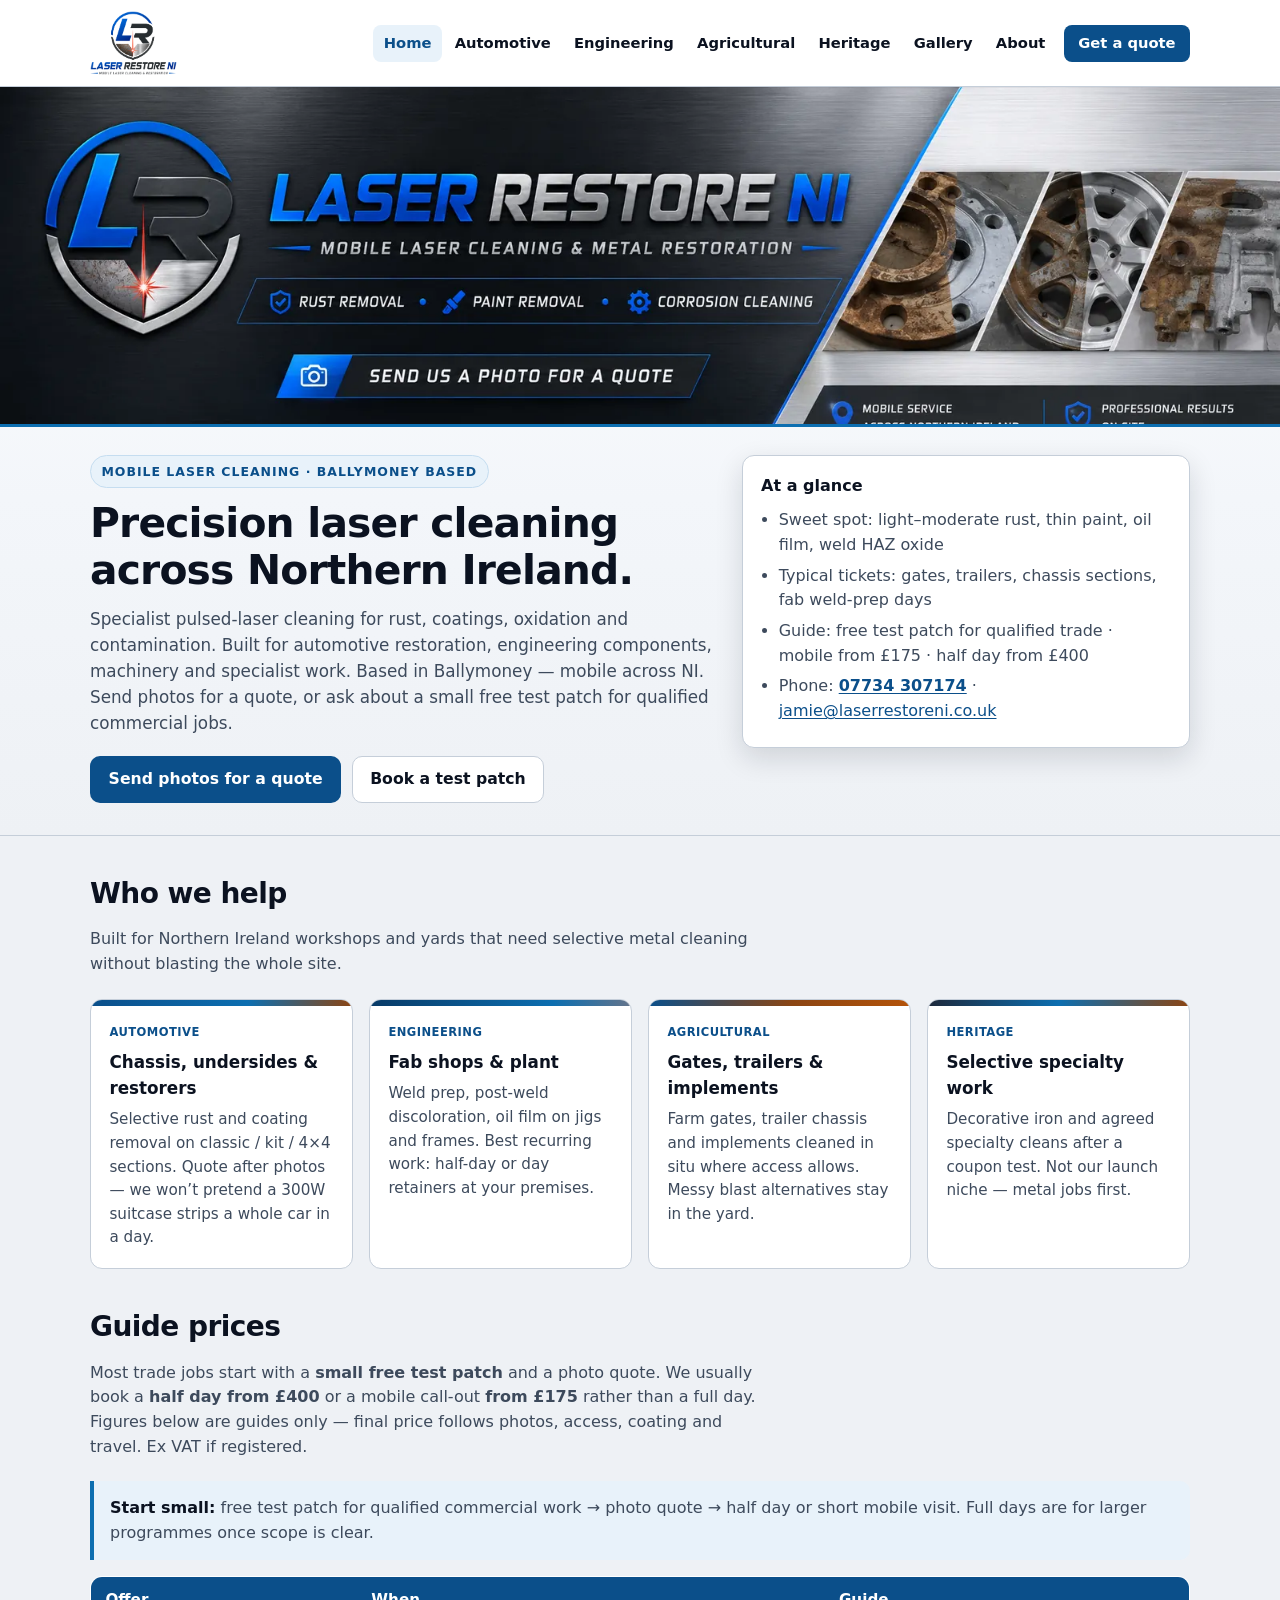
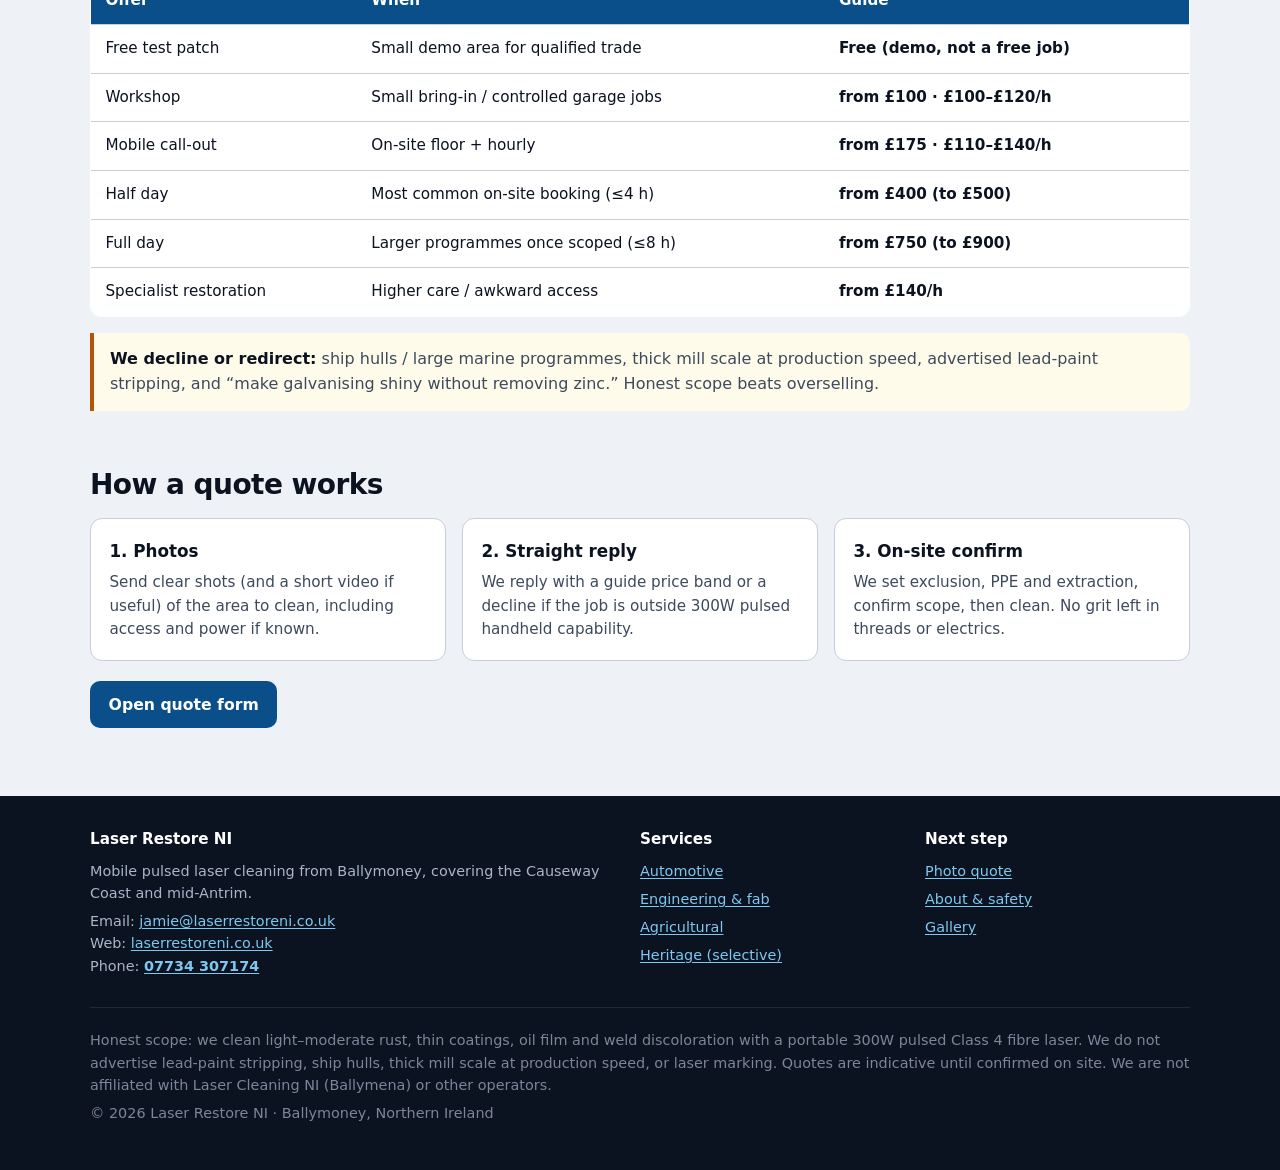
==== commit b42d9caa: "Nudge guide prices: test patch and half day first" ====
--- a/index.html
+++ b/index.html
@@ -61,7 +61,7 @@
           <ul>
             <li>Sweet spot: light–moderate rust, thin paint, oil film, weld HAZ oxide</li>
             <li>Typical tickets: gates, trailers, chassis sections, fab weld-prep days</li>
-            <li>Guide: mobile from £175 · half day £400–£500 · full day £750–£900</li>
+            <li>Guide: free test patch for qualified trade · mobile from £175 · half day from £400</li>
             <li>Phone: <a href="tel:+447734307174"><strong>07734 307174</strong></a> · <a href="mailto:jamie@laserrestoreni.co.uk">jamie@laserrestoreni.co.uk</a></li>
           </ul>
         </aside>
@@ -104,20 +104,22 @@
     <section class="section" style="padding-top:0">
       <div class="container">
         <h2>Guide prices</h2>
-        <p class="section-intro">Indicative only — final price follows photos and a look at access, coating thickness and exclusion setup. Ex VAT if registered.</p>
+        <p class="section-intro">Most trade jobs start with a <strong>small free test patch</strong> and a photo quote. We usually book a <strong>half day from £400</strong> or a mobile call-out <strong>from £175</strong> rather than a full day. Figures below are guides only — final price follows photos, access, coating and travel. Ex VAT if registered.</p>
+        <div class="callout">
+          <strong>Start small:</strong> free test patch for qualified commercial work → photo quote → half day or short mobile visit. Full days are for larger programmes once scope is clear.
+        </div>
         <div style="overflow-x:auto">
           <table class="price-table">
             <thead>
-              <tr><th>Offer</th><th>When</th><th>Guide (approved card)</th></tr>
+              <tr><th>Offer</th><th>When</th><th>Guide</th></tr>
             </thead>
             <tbody>
-              <tr><td>Workshop minimum</td><td>Small bring-in / test start</td><td>from £100</td></tr>
-              <tr><td>Workshop hourly</td><td>Controlled garage jobs</td><td>£100–£120/h</td></tr>
-              <tr><td>Mobile minimum</td><td>Call-out floor</td><td>from £175</td></tr>
-              <tr><td>Mobile hourly</td><td>On-site work</td><td>£110–£140/h</td></tr>
-              <tr><td>Half day</td><td>≤4 h on site</td><td>£400–£500</td></tr>
-              <tr><td>Full day</td><td>≤8 h on site</td><td>£750–£900</td></tr>
-              <tr><td>Specialist restoration</td><td>Higher care / access</td><td>£140–£175/h</td></tr>
+              <tr><td>Free test patch</td><td>Small demo area for qualified trade</td><td>Free (demo, not a free job)</td></tr>
+              <tr><td>Workshop</td><td>Small bring-in / controlled garage jobs</td><td>from £100 · £100–£120/h</td></tr>
+              <tr><td>Mobile call-out</td><td>On-site floor + hourly</td><td>from £175 · £110–£140/h</td></tr>
+              <tr><td>Half day</td><td>Most common on-site booking (≤4 h)</td><td>from £400 (to £500)</td></tr>
+              <tr><td>Full day</td><td>Larger programmes once scoped (≤8 h)</td><td>from £750 (to £900)</td></tr>
+              <tr><td>Specialist restoration</td><td>Higher care / awkward access</td><td>from £140/h</td></tr>
             </tbody>
           </table>
         </div>
--- a/css/styles.css
+++ b/css/styles.css
@@ -15,8 +15,8 @@
   --rust-bright: #b45309;
   --warn: #b45309;
   --ok: #047857;
-  --header-bg: rgba(11, 18, 32, 0.94);
-  --header-ink: #e8eef5;
+  --header-bg: rgba(255, 255, 255, 0.96);
+  --header-ink: #0b1220;
   --radius: 12px;
   --shadow: 0 10px 28px rgba(11, 18, 32, 0.14);
   --max: 1100px;
@@ -38,39 +38,45 @@
 a:hover { color: var(--brand); }
 .container { width: min(100% - 2rem, var(--max)); margin-inline: auto; }
 
-/* Header — darker navy-tinted */
+/* Header — light so logo stands out */
 .site-header {
   position: sticky; top: 0; z-index: 50;
   background: var(--header-bg);
   backdrop-filter: blur(12px);
-  border-bottom: 1px solid rgba(12, 110, 176, 0.35);
+  border-bottom: 1px solid var(--line);
+  box-shadow: 0 1px 0 rgba(11, 18, 32, 0.04);
 }
 .header-inner {
   display: flex; align-items: center; justify-content: space-between;
   gap: 1rem; padding: 0.55rem 0;
 }
-.brand { display: flex; align-items: center; gap: 0.6rem; text-decoration: none; color: inherit; }
+.brand {
+  display: flex; align-items: center; gap: 0.6rem;
+  text-decoration: none; color: inherit;
+  padding: 0.15rem 0.35rem 0.15rem 0;
+  border-radius: 10px;
+}
 .brand img {
-  height: 52px; width: auto; max-width: min(200px, 48vw);
+  height: 56px; width: auto; max-width: min(220px, 58vw);
   object-fit: contain; object-position: left center;
 }
 .nav-toggle {
   display: inline-flex; align-items: center; justify-content: center;
-  width: 44px; height: 44px; border: 1px solid rgba(232, 238, 245, 0.25); border-radius: 10px;
-  background: rgba(255,255,255,0.06); cursor: pointer;
+  width: 44px; height: 44px; border: 1px solid var(--line); border-radius: 10px;
+  background: var(--surface); cursor: pointer;
 }
 .nav-toggle span {
-  display: block; width: 18px; height: 2px; background: var(--header-ink);
+  display: block; width: 18px; height: 2px; background: var(--ink);
   position: relative;
 }
 .nav-toggle span::before, .nav-toggle span::after {
-  content: ""; position: absolute; left: 0; width: 18px; height: 2px; background: var(--header-ink);
+  content: ""; position: absolute; left: 0; width: 18px; height: 2px; background: var(--ink);
 }
 .nav-toggle span::before { top: -6px; }
 .nav-toggle span::after { top: 6px; }
 .site-nav {
   display: none; position: absolute; left: 0; right: 0; top: 100%;
-  background: #0b1220; border-bottom: 1px solid rgba(12, 110, 176, 0.35);
+  background: var(--surface); border-bottom: 1px solid var(--line);
   padding: 0.75rem 1rem 1rem;
 }
 .site-nav.open { display: block; }
@@ -80,15 +86,15 @@
 }
 .site-nav a {
   display: block; padding: 0.7rem 0.85rem; border-radius: 8px;
-  text-decoration: none; color: var(--header-ink); font-weight: 550;
+  text-decoration: none; color: var(--ink); font-weight: 550;
 }
 .site-nav a:hover, .site-nav a[aria-current="page"] {
-  background: rgba(12, 110, 176, 0.28); color: #fff;
+  background: #e8f2fa; color: var(--brand-dark);
 }
 .site-nav .cta-link {
-  background: var(--brand); color: #fff !important; text-align: center; margin-top: 0.35rem;
-}
-.site-nav .cta-link:hover { background: var(--brand-dark); }
+  background: var(--brand-dark); color: #fff !important; text-align: center; margin-top: 0.35rem;
+}
+.site-nav .cta-link:hover { background: var(--brand-deeper); }
 
 @media (min-width: 900px) {
   .nav-toggle { display: none; }
@@ -98,23 +104,22 @@
   .site-nav ul { display: flex; align-items: center; gap: 0.15rem; flex-wrap: wrap; }
   .site-nav a { padding: 0.45rem 0.65rem; font-size: 0.92rem; }
   .site-nav .cta-link { margin-top: 0; margin-left: 0.35rem; padding-inline: 0.9rem; }
-  .brand img { height: 58px; max-width: 220px; }
-}
-
-/* Hero — darker metal/rust gradient + brand cover */
+  .brand img { height: 64px; max-width: 240px; }
+}
+
+/* Hero — cover image, then light readable content (not dark navy) */
 .hero {
   padding: 0 0 2rem;
-  background:
-    linear-gradient(165deg, #0b1220 0%, #12263f 38%, #1a2f28 72%, #2a1a12 100%);
-  border-bottom: 1px solid #1e293b;
-  color: #e8eef5;
+  background: linear-gradient(180deg, #ffffff 0%, #f3f6fa 55%, var(--bg) 100%);
+  border-bottom: 1px solid var(--line);
+  color: var(--ink);
 }
 .hero-visual {
   width: 100%;
   max-height: 280px;
   overflow: hidden;
-  border-bottom: 3px solid var(--rust-bright);
-  background: #0b1220;
+  border-bottom: 3px solid var(--brand);
+  background: #e8eef5;
 }
 .hero-visual img {
   width: 100%;
@@ -127,16 +132,16 @@
 .hero-grid { display: grid; gap: 1.5rem; }
 .eyebrow {
   display: inline-block; font-size: 0.78rem; font-weight: 700; letter-spacing: 0.08em;
-  text-transform: uppercase; color: #9fd0f0; background: rgba(12, 110, 176, 0.28);
+  text-transform: uppercase; color: var(--brand-dark); background: #e8f2fa;
   padding: 0.35rem 0.65rem; border-radius: 999px; margin-bottom: 0.75rem;
-  border: 1px solid rgba(12, 110, 176, 0.45);
+  border: 1px solid #c5ddf0;
 }
 .hero h1 {
   margin: 0 0 0.75rem; font-size: clamp(1.7rem, 5vw, 2.55rem);
-  line-height: 1.15; letter-spacing: -0.02em; color: #fff;
+  line-height: 1.15; letter-spacing: -0.02em; color: var(--ink);
 }
 .lead { font-size: 1.05rem; color: var(--muted); margin: 0 0 1.25rem; max-width: 42rem; }
-.hero .lead { color: #b8c5d6; }
+.hero .lead { color: var(--muted); }
 .actions { display: flex; flex-wrap: wrap; gap: 0.65rem; }
 .btn {
   display: inline-flex; align-items: center; justify-content: center; gap: 0.4rem;
@@ -147,22 +152,21 @@
 .btn-primary { background: var(--brand-dark); color: #fff; }
 .btn-primary:hover { background: var(--brand-deeper); color: #fff; }
 .btn-secondary {
-  background: transparent; border-color: rgba(232, 238, 245, 0.45); color: #e8eef5;
-}
-.btn-secondary:hover { border-color: #fff; color: #fff; background: rgba(255,255,255,0.06); }
+  background: #fff; border-color: var(--line); color: var(--ink);
+}
+.btn-secondary:hover { border-color: var(--brand); color: var(--brand-dark); background: #f8fbfe; }
 .hero-card {
-  background: rgba(255,255,255,0.06);
-  border: 1px solid rgba(12, 110, 176, 0.35);
+  background: #fff;
+  border: 1px solid var(--line);
   border-radius: var(--radius);
   padding: 1.1rem 1.15rem;
   box-shadow: var(--shadow);
-  backdrop-filter: blur(6px);
-}
-.hero-card h2 { margin: 0 0 0.6rem; font-size: 1rem; color: #fff; }
-.hero-card ul { margin: 0; padding-left: 1.1rem; color: #b8c5d6; }
+}
+.hero-card h2 { margin: 0 0 0.6rem; font-size: 1rem; color: var(--ink); }
+.hero-card ul { margin: 0; padding-left: 1.1rem; color: var(--muted); }
 .hero-card li { margin: 0.35rem 0; }
-.hero-card a { color: #7ec8f0; }
-.hero-card a:hover { color: #bae6fd; }
+.hero-card a { color: var(--brand-dark); }
+.hero-card a:hover { color: var(--brand); }
 @media (min-width: 800px) {
   .hero-grid { grid-template-columns: 1.4fr 1fr; align-items: start; }
   .hero-visual { max-height: 340px; }
@@ -221,7 +225,7 @@
 /* Price table */
 .price-table { width: 100%; border-collapse: collapse; background: var(--surface); border-radius: var(--radius); overflow: hidden; border: 1px solid var(--line); }
 .price-table th, .price-table td { text-align: left; padding: 0.75rem 0.9rem; border-bottom: 1px solid var(--line); font-size: 0.95rem; }
-.price-table th { background: #0b1220; color: #fff; font-weight: 600; }
+.price-table th { background: var(--brand-dark); color: #fff; font-weight: 600; }
 .price-table tr:last-child td { border-bottom: 0; }
 .price-table td:last-child { font-weight: 650; white-space: nowrap; }
 @media (max-width: 560px) {
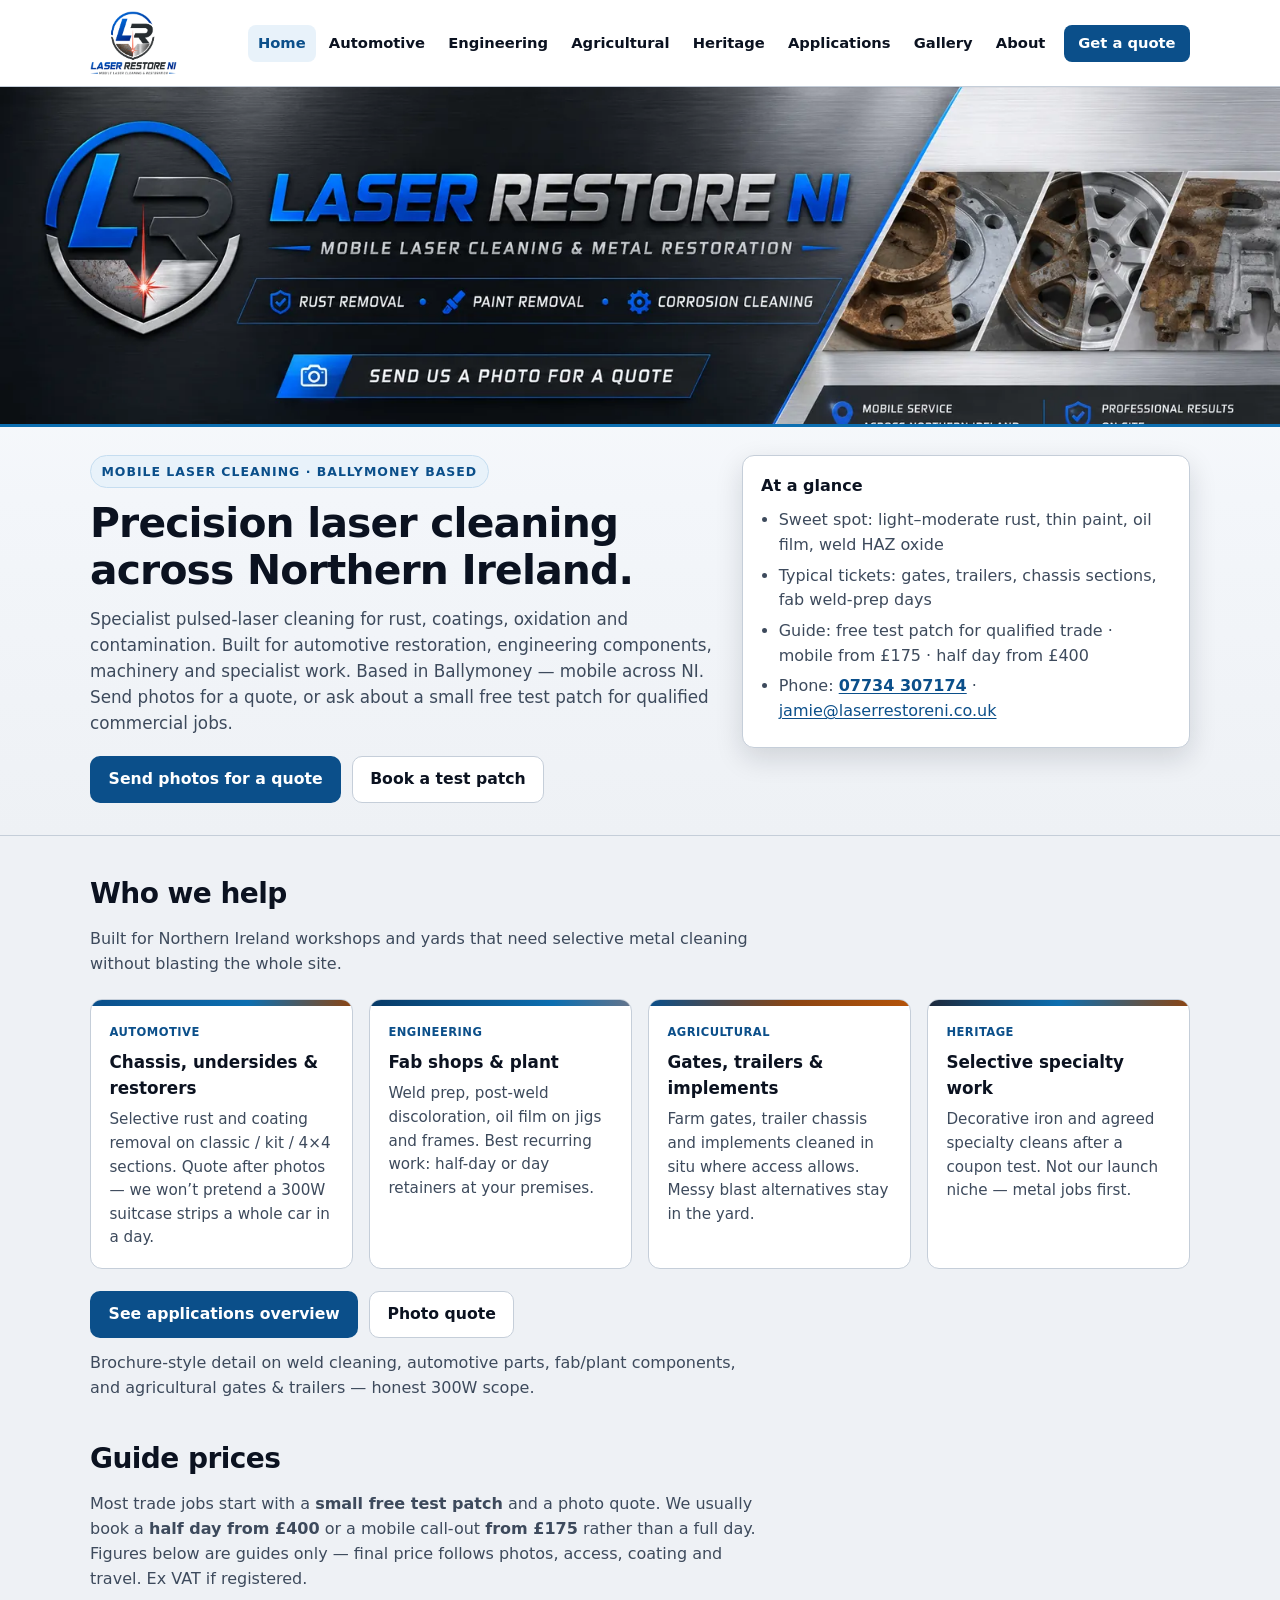
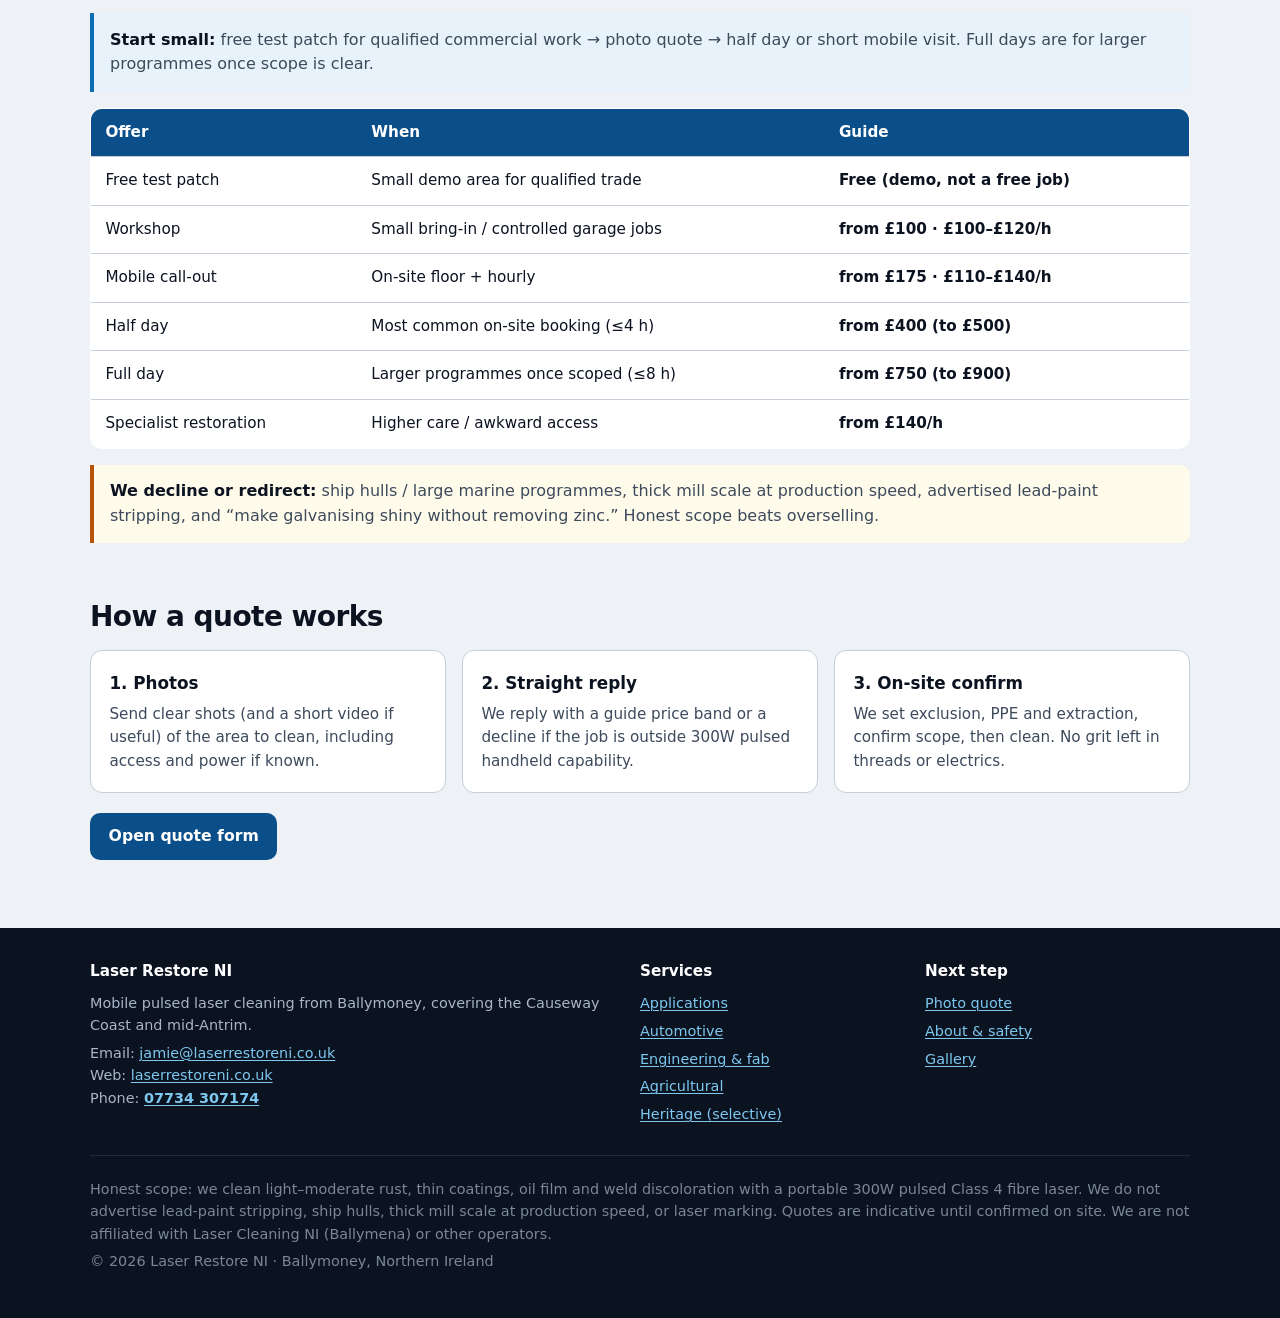
==== commit e309568f: "Add Applications page (weld/auto/fab/agri) and nav links Brochure-style honest 300W scope sections w" ====
--- a/index.html
+++ b/index.html
@@ -30,6 +30,7 @@
           <li><a href="engineering.html">Engineering</a></li>
           <li><a href="agricultural.html">Agricultural</a></li>
           <li><a href="heritage.html">Heritage</a></li>
+          <li><a href="applications.html">Applications</a></li>
           <li><a href="gallery.html">Gallery</a></li>
           <li><a href="about.html">About</a></li>
           <li><a href="quote.html" class="cta-link">Get a quote</a></li>
@@ -98,6 +99,11 @@
             <p>Decorative iron and agreed specialty cleans after a coupon test. Not our launch niche — metal jobs first.</p>
           </a>
         </div>
+        <div class="actions" style="margin-top:1.35rem">
+          <a class="btn btn-primary" href="applications.html">See applications overview</a>
+          <a class="btn btn-secondary" href="quote.html">Photo quote</a>
+        </div>
+        <p class="section-intro" style="margin-top:0.85rem;margin-bottom:0">Brochure-style detail on weld cleaning, automotive parts, fab/plant components, and agricultural gates &amp; trailers — honest 300W scope.</p>
       </div>
     </section>
 
@@ -156,6 +162,7 @@
       <div>
         <h3>Services</h3>
         <ul>
+          <li><a href="applications.html">Applications</a></li>
           <li><a href="automotive.html">Automotive</a></li>
           <li><a href="engineering.html">Engineering &amp; fab</a></li>
           <li><a href="agricultural.html">Agricultural</a></li>
--- a/css/styles.css
+++ b/css/styles.css
@@ -326,3 +326,113 @@
 .section .btn-secondary:hover {
   border-color: #64748b; color: var(--ink); background: #f8fafc;
 }
+
+/* Applications page — brochure-style sections */
+.apps-intro { padding-bottom: 0.5rem; }
+.apps-banner {
+  display: grid; gap: 1.25rem; align-items: center;
+  background: var(--surface); border: 1px solid var(--line);
+  border-radius: var(--radius); padding: 1.15rem; box-shadow: var(--shadow);
+}
+.apps-banner h2 { margin: 0 0 0.5rem; color: var(--brand-dark); font-size: 1.25rem; }
+.apps-banner p { margin: 0; color: var(--muted); }
+.apps-banner-visual {
+  position: relative; border-radius: 10px; overflow: hidden;
+  background: #e8eef5; border: 1px solid var(--line);
+}
+.apps-banner-visual img {
+  width: 100%; height: 160px; object-fit: cover; object-position: center;
+}
+.apps-badge {
+  position: absolute; left: 0.65rem; bottom: 0.65rem;
+  font-size: 0.68rem; font-weight: 700; letter-spacing: 0.05em;
+  text-transform: uppercase; color: #92400e; background: #fffbeb;
+  border: 1px solid #fcd34d; padding: 0.2rem 0.5rem; border-radius: 999px;
+}
+@media (min-width: 800px) {
+  .apps-banner { grid-template-columns: 1fr 1.2fr; }
+  .apps-banner-visual img { height: 200px; }
+}
+
+.apps-section { padding: 1.25rem 0; }
+.apps-section--alt { background: #f8fafc; border-block: 1px solid var(--line); }
+.apps-card {
+  display: grid; gap: 0; background: var(--surface);
+  border: 1px solid var(--line); border-radius: var(--radius);
+  overflow: hidden; box-shadow: var(--shadow);
+}
+.apps-card-body { padding: 1.25rem 1.35rem 1.4rem; }
+.apps-card-body h2 {
+  margin: 0 0 0.55rem; font-size: clamp(1.2rem, 2.5vw, 1.45rem);
+  color: var(--brand-dark); letter-spacing: -0.02em;
+}
+.apps-card-body > p { margin: 0 0 0.85rem; color: var(--muted); }
+.apps-kicker {
+  margin: 0 0 0.35rem !important; font-size: 0.72rem; font-weight: 700;
+  letter-spacing: 0.08em; text-transform: uppercase; color: var(--brand);
+}
+.apps-benefits {
+  list-style: none; margin: 0 0 1rem; padding: 0;
+}
+.apps-benefits li {
+  position: relative; padding: 0.4rem 0 0.4rem 1.65rem;
+  color: var(--muted); border-bottom: 1px solid #eef2f6;
+  font-size: 0.95rem;
+}
+.apps-benefits li:last-child { border-bottom: 0; }
+.apps-benefits li::before {
+  content: ""; position: absolute; left: 0; top: 0.7rem;
+  width: 0.85rem; height: 0.85rem; border-radius: 50%;
+  background: var(--ok);
+  box-shadow: inset 0 0 0 2px #fff;
+  background-image: url("data:image/svg+xml,%3Csvg xmlns='http://www.w3.org/2000/svg' viewBox='0 0 16 16'%3E%3Cpath fill='none' stroke='%23fff' stroke-width='2.2' d='M3.5 8.2l3 3 6-6'/%3E%3C/svg%3E");
+  background-size: 0.7rem; background-repeat: no-repeat; background-position: center;
+}
+.apps-note {
+  margin: 0 !important; font-size: 0.9rem; color: var(--muted);
+  background: #fffbeb; border-left: 4px solid var(--warn);
+  padding: 0.75rem 0.9rem; border-radius: 0 8px 8px 0;
+}
+.apps-note strong { color: var(--ink); }
+.apps-related { margin: 0.85rem 0 0 !important; font-size: 0.92rem; }
+.apps-related a { font-weight: 650; text-decoration: none; }
+.apps-related a:hover { text-decoration: underline; }
+
+.apps-card-panel {
+  min-height: 140px; display: grid; place-content: center; gap: 0.35rem;
+  text-align: center; color: #fff; position: relative; padding: 1.25rem;
+}
+.apps-panel-label {
+  position: absolute; top: 0.55rem; left: 0.55rem;
+  font-size: 0.65rem; font-weight: 700; letter-spacing: 0.05em;
+  text-transform: uppercase; background: rgba(255,255,255,0.92);
+  color: #92400e; padding: 0.15rem 0.45rem; border-radius: 999px;
+}
+.apps-panel-icon {
+  width: 3.2rem; height: 3.2rem; margin: 0.5rem auto 0;
+  border-radius: 50%; display: grid; place-items: center;
+  font-size: 1.35rem; font-weight: 800; background: rgba(255,255,255,0.18);
+  border: 2px solid rgba(255,255,255,0.45);
+}
+.apps-panel-title {
+  font-size: 1.05rem; font-weight: 700; letter-spacing: 0.02em;
+}
+.apps-panel--weld { background: linear-gradient(145deg, #083a66 0%, #0c6eb0 55%, #64748b 100%); }
+.apps-panel--auto { background: linear-gradient(145deg, #0b4f8a 0%, #0c6eb0 50%, #8B4513 100%); }
+.apps-panel--eng { background: linear-gradient(145deg, #0b1220 0%, #0b4f8a 60%, #0c6eb0 100%); }
+.apps-panel--agri { background: linear-gradient(145deg, #0b4f8a 0%, #8B4513 55%, #b45309 100%); }
+
+@media (min-width: 800px) {
+  .apps-card { grid-template-columns: 240px 1fr; }
+  .apps-card--reverse { grid-template-columns: 1fr 240px; }
+  .apps-card--reverse .apps-card-panel { order: 2; }
+  .apps-card-panel { min-height: 100%; }
+}
+
+.apps-cta {
+  text-align: left; padding: 1.35rem 1.4rem;
+  border-color: var(--brand);
+  box-shadow: var(--shadow);
+}
+.apps-cta h2 { margin: 0 0 0.5rem; color: var(--brand-dark); }
+.apps-cta p { margin: 0; color: var(--muted); }
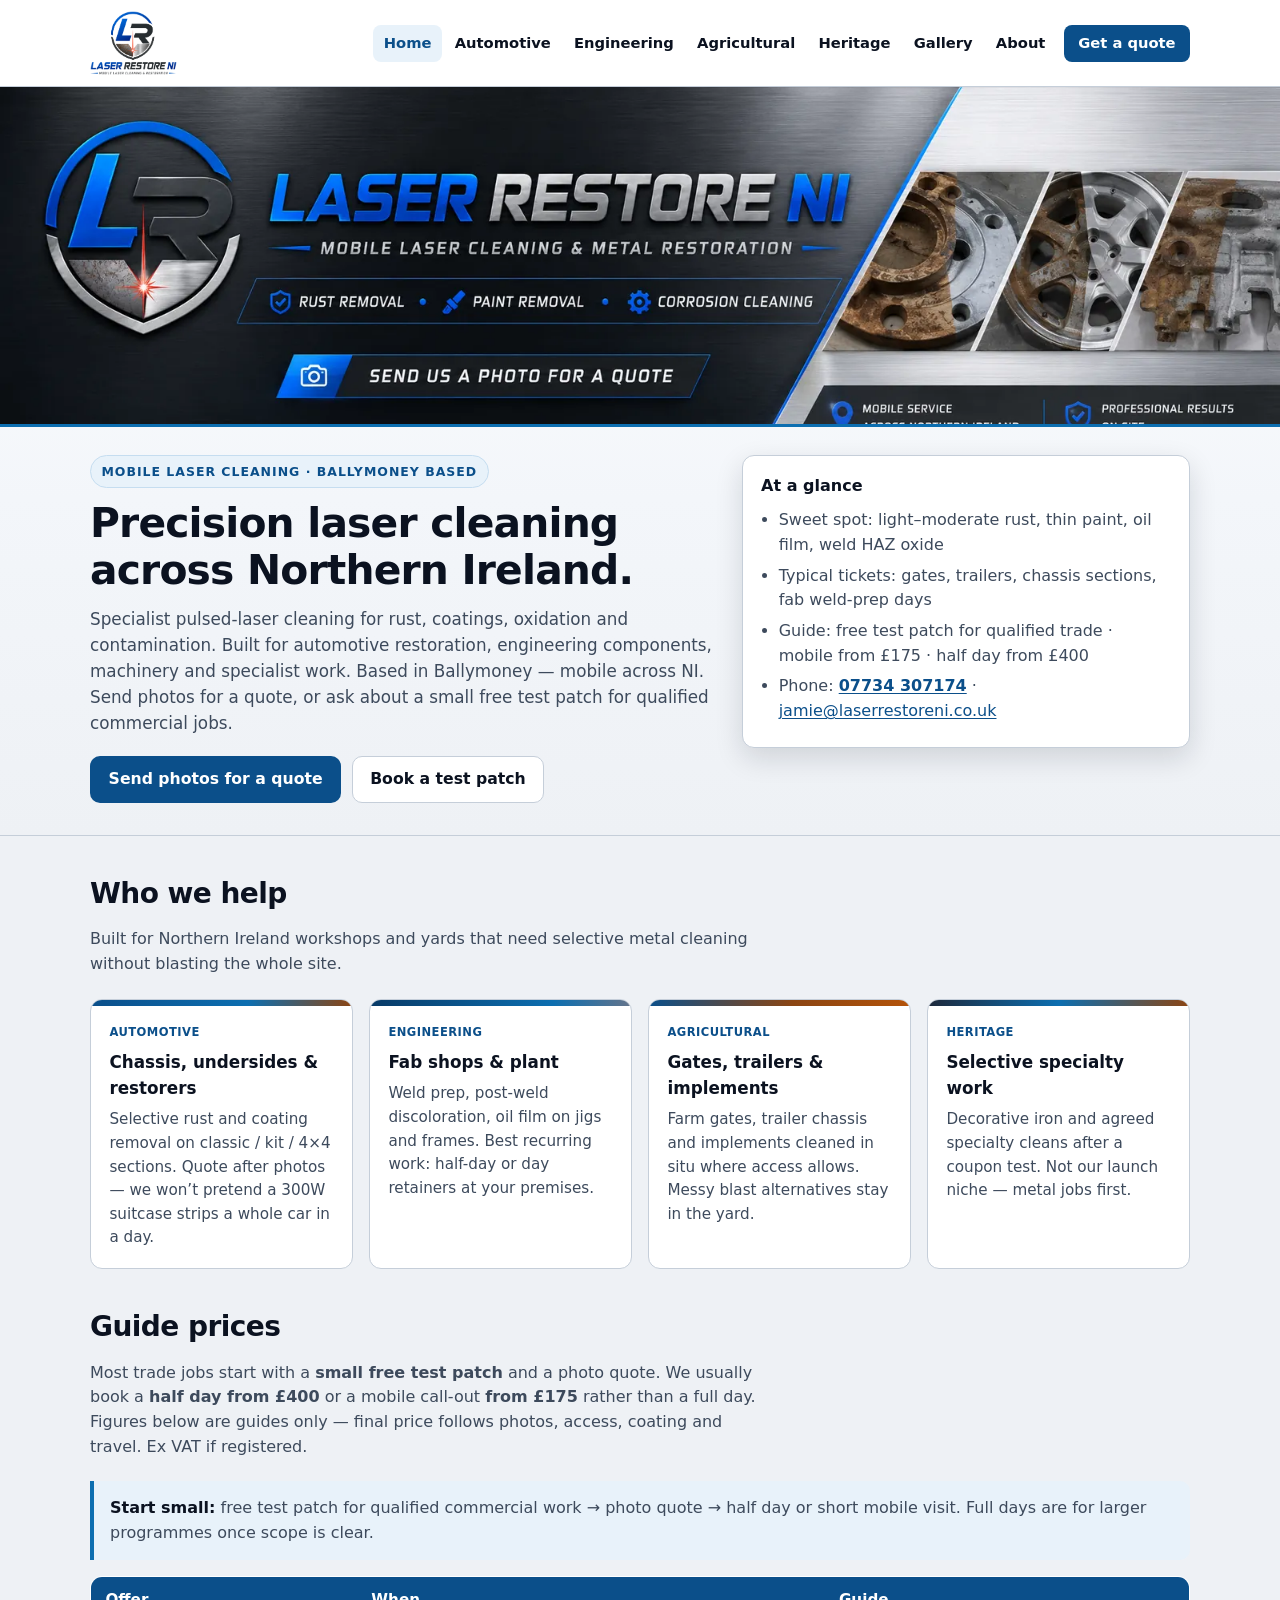
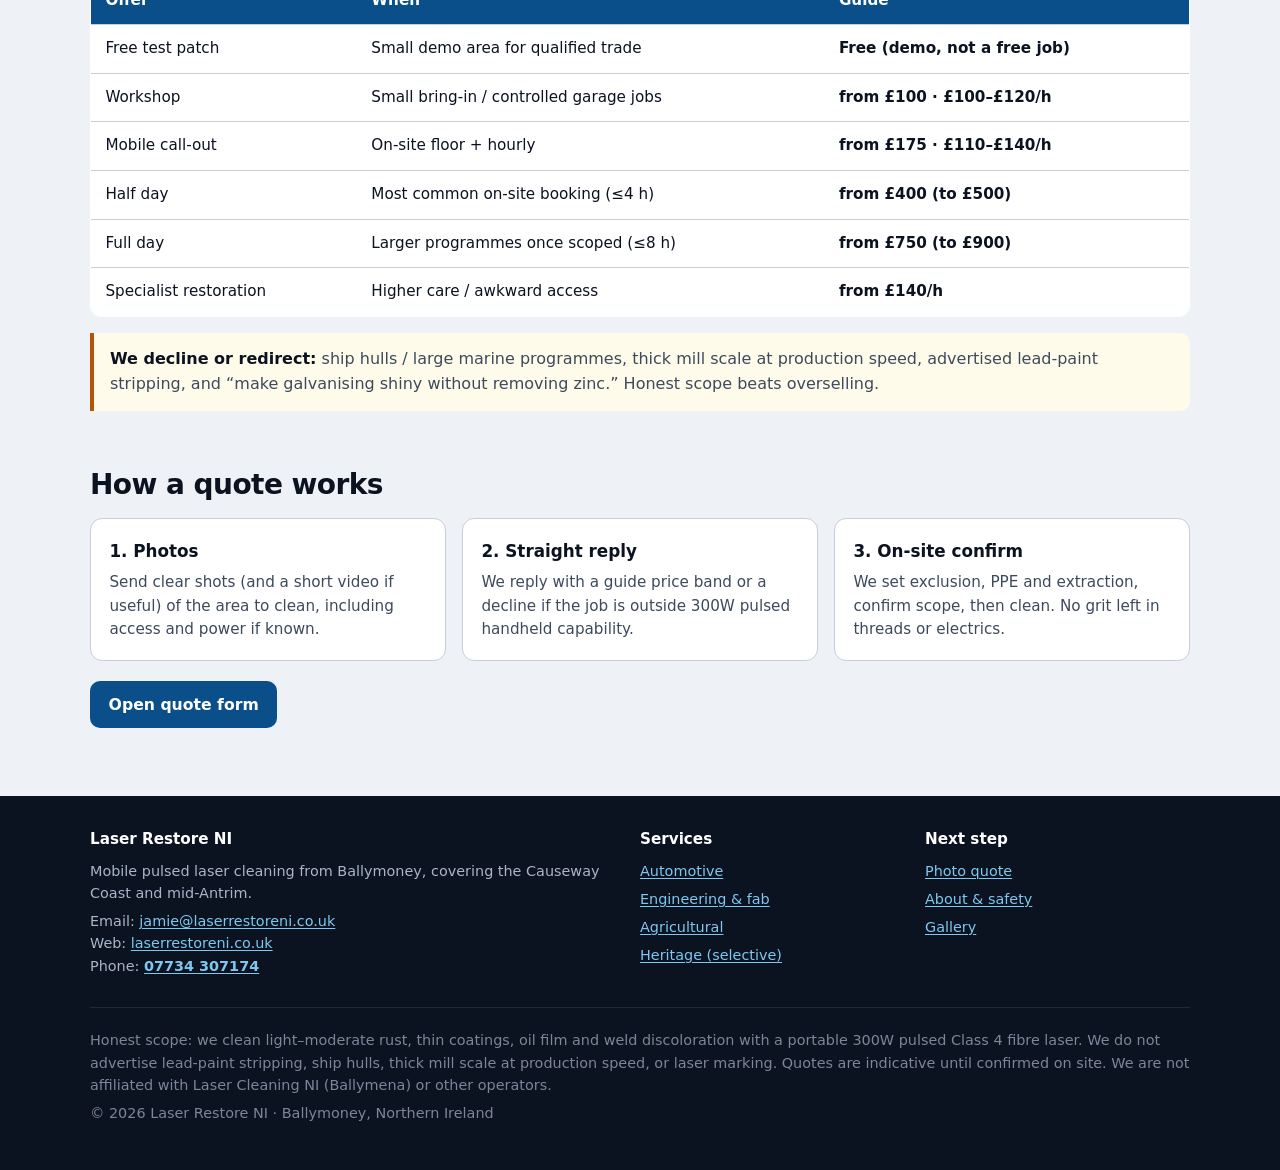
==== commit f6ad7d68: "Revert Applications page — restore previous site" ====
--- a/index.html
+++ b/index.html
@@ -30,7 +30,6 @@
           <li><a href="engineering.html">Engineering</a></li>
           <li><a href="agricultural.html">Agricultural</a></li>
           <li><a href="heritage.html">Heritage</a></li>
-          <li><a href="applications.html">Applications</a></li>
           <li><a href="gallery.html">Gallery</a></li>
           <li><a href="about.html">About</a></li>
           <li><a href="quote.html" class="cta-link">Get a quote</a></li>
@@ -99,11 +98,6 @@
             <p>Decorative iron and agreed specialty cleans after a coupon test. Not our launch niche — metal jobs first.</p>
           </a>
         </div>
-        <div class="actions" style="margin-top:1.35rem">
-          <a class="btn btn-primary" href="applications.html">See applications overview</a>
-          <a class="btn btn-secondary" href="quote.html">Photo quote</a>
-        </div>
-        <p class="section-intro" style="margin-top:0.85rem;margin-bottom:0">Brochure-style detail on weld cleaning, automotive parts, fab/plant components, and agricultural gates &amp; trailers — honest 300W scope.</p>
       </div>
     </section>
 
@@ -162,7 +156,6 @@
       <div>
         <h3>Services</h3>
         <ul>
-          <li><a href="applications.html">Applications</a></li>
           <li><a href="automotive.html">Automotive</a></li>
           <li><a href="engineering.html">Engineering &amp; fab</a></li>
           <li><a href="agricultural.html">Agricultural</a></li>
--- a/css/styles.css
+++ b/css/styles.css
@@ -326,113 +326,3 @@
 .section .btn-secondary:hover {
   border-color: #64748b; color: var(--ink); background: #f8fafc;
 }
-
-/* Applications page — brochure-style sections */
-.apps-intro { padding-bottom: 0.5rem; }
-.apps-banner {
-  display: grid; gap: 1.25rem; align-items: center;
-  background: var(--surface); border: 1px solid var(--line);
-  border-radius: var(--radius); padding: 1.15rem; box-shadow: var(--shadow);
-}
-.apps-banner h2 { margin: 0 0 0.5rem; color: var(--brand-dark); font-size: 1.25rem; }
-.apps-banner p { margin: 0; color: var(--muted); }
-.apps-banner-visual {
-  position: relative; border-radius: 10px; overflow: hidden;
-  background: #e8eef5; border: 1px solid var(--line);
-}
-.apps-banner-visual img {
-  width: 100%; height: 160px; object-fit: cover; object-position: center;
-}
-.apps-badge {
-  position: absolute; left: 0.65rem; bottom: 0.65rem;
-  font-size: 0.68rem; font-weight: 700; letter-spacing: 0.05em;
-  text-transform: uppercase; color: #92400e; background: #fffbeb;
-  border: 1px solid #fcd34d; padding: 0.2rem 0.5rem; border-radius: 999px;
-}
-@media (min-width: 800px) {
-  .apps-banner { grid-template-columns: 1fr 1.2fr; }
-  .apps-banner-visual img { height: 200px; }
-}
-
-.apps-section { padding: 1.25rem 0; }
-.apps-section--alt { background: #f8fafc; border-block: 1px solid var(--line); }
-.apps-card {
-  display: grid; gap: 0; background: var(--surface);
-  border: 1px solid var(--line); border-radius: var(--radius);
-  overflow: hidden; box-shadow: var(--shadow);
-}
-.apps-card-body { padding: 1.25rem 1.35rem 1.4rem; }
-.apps-card-body h2 {
-  margin: 0 0 0.55rem; font-size: clamp(1.2rem, 2.5vw, 1.45rem);
-  color: var(--brand-dark); letter-spacing: -0.02em;
-}
-.apps-card-body > p { margin: 0 0 0.85rem; color: var(--muted); }
-.apps-kicker {
-  margin: 0 0 0.35rem !important; font-size: 0.72rem; font-weight: 700;
-  letter-spacing: 0.08em; text-transform: uppercase; color: var(--brand);
-}
-.apps-benefits {
-  list-style: none; margin: 0 0 1rem; padding: 0;
-}
-.apps-benefits li {
-  position: relative; padding: 0.4rem 0 0.4rem 1.65rem;
-  color: var(--muted); border-bottom: 1px solid #eef2f6;
-  font-size: 0.95rem;
-}
-.apps-benefits li:last-child { border-bottom: 0; }
-.apps-benefits li::before {
-  content: ""; position: absolute; left: 0; top: 0.7rem;
-  width: 0.85rem; height: 0.85rem; border-radius: 50%;
-  background: var(--ok);
-  box-shadow: inset 0 0 0 2px #fff;
-  background-image: url("data:image/svg+xml,%3Csvg xmlns='http://www.w3.org/2000/svg' viewBox='0 0 16 16'%3E%3Cpath fill='none' stroke='%23fff' stroke-width='2.2' d='M3.5 8.2l3 3 6-6'/%3E%3C/svg%3E");
-  background-size: 0.7rem; background-repeat: no-repeat; background-position: center;
-}
-.apps-note {
-  margin: 0 !important; font-size: 0.9rem; color: var(--muted);
-  background: #fffbeb; border-left: 4px solid var(--warn);
-  padding: 0.75rem 0.9rem; border-radius: 0 8px 8px 0;
-}
-.apps-note strong { color: var(--ink); }
-.apps-related { margin: 0.85rem 0 0 !important; font-size: 0.92rem; }
-.apps-related a { font-weight: 650; text-decoration: none; }
-.apps-related a:hover { text-decoration: underline; }
-
-.apps-card-panel {
-  min-height: 140px; display: grid; place-content: center; gap: 0.35rem;
-  text-align: center; color: #fff; position: relative; padding: 1.25rem;
-}
-.apps-panel-label {
-  position: absolute; top: 0.55rem; left: 0.55rem;
-  font-size: 0.65rem; font-weight: 700; letter-spacing: 0.05em;
-  text-transform: uppercase; background: rgba(255,255,255,0.92);
-  color: #92400e; padding: 0.15rem 0.45rem; border-radius: 999px;
-}
-.apps-panel-icon {
-  width: 3.2rem; height: 3.2rem; margin: 0.5rem auto 0;
-  border-radius: 50%; display: grid; place-items: center;
-  font-size: 1.35rem; font-weight: 800; background: rgba(255,255,255,0.18);
-  border: 2px solid rgba(255,255,255,0.45);
-}
-.apps-panel-title {
-  font-size: 1.05rem; font-weight: 700; letter-spacing: 0.02em;
-}
-.apps-panel--weld { background: linear-gradient(145deg, #083a66 0%, #0c6eb0 55%, #64748b 100%); }
-.apps-panel--auto { background: linear-gradient(145deg, #0b4f8a 0%, #0c6eb0 50%, #8B4513 100%); }
-.apps-panel--eng { background: linear-gradient(145deg, #0b1220 0%, #0b4f8a 60%, #0c6eb0 100%); }
-.apps-panel--agri { background: linear-gradient(145deg, #0b4f8a 0%, #8B4513 55%, #b45309 100%); }
-
-@media (min-width: 800px) {
-  .apps-card { grid-template-columns: 240px 1fr; }
-  .apps-card--reverse { grid-template-columns: 1fr 240px; }
-  .apps-card--reverse .apps-card-panel { order: 2; }
-  .apps-card-panel { min-height: 100%; }
-}
-
-.apps-cta {
-  text-align: left; padding: 1.35rem 1.4rem;
-  border-color: var(--brand);
-  box-shadow: var(--shadow);
-}
-.apps-cta h2 { margin: 0 0 0.5rem; color: var(--brand-dark); }
-.apps-cta p { margin: 0; color: var(--muted); }
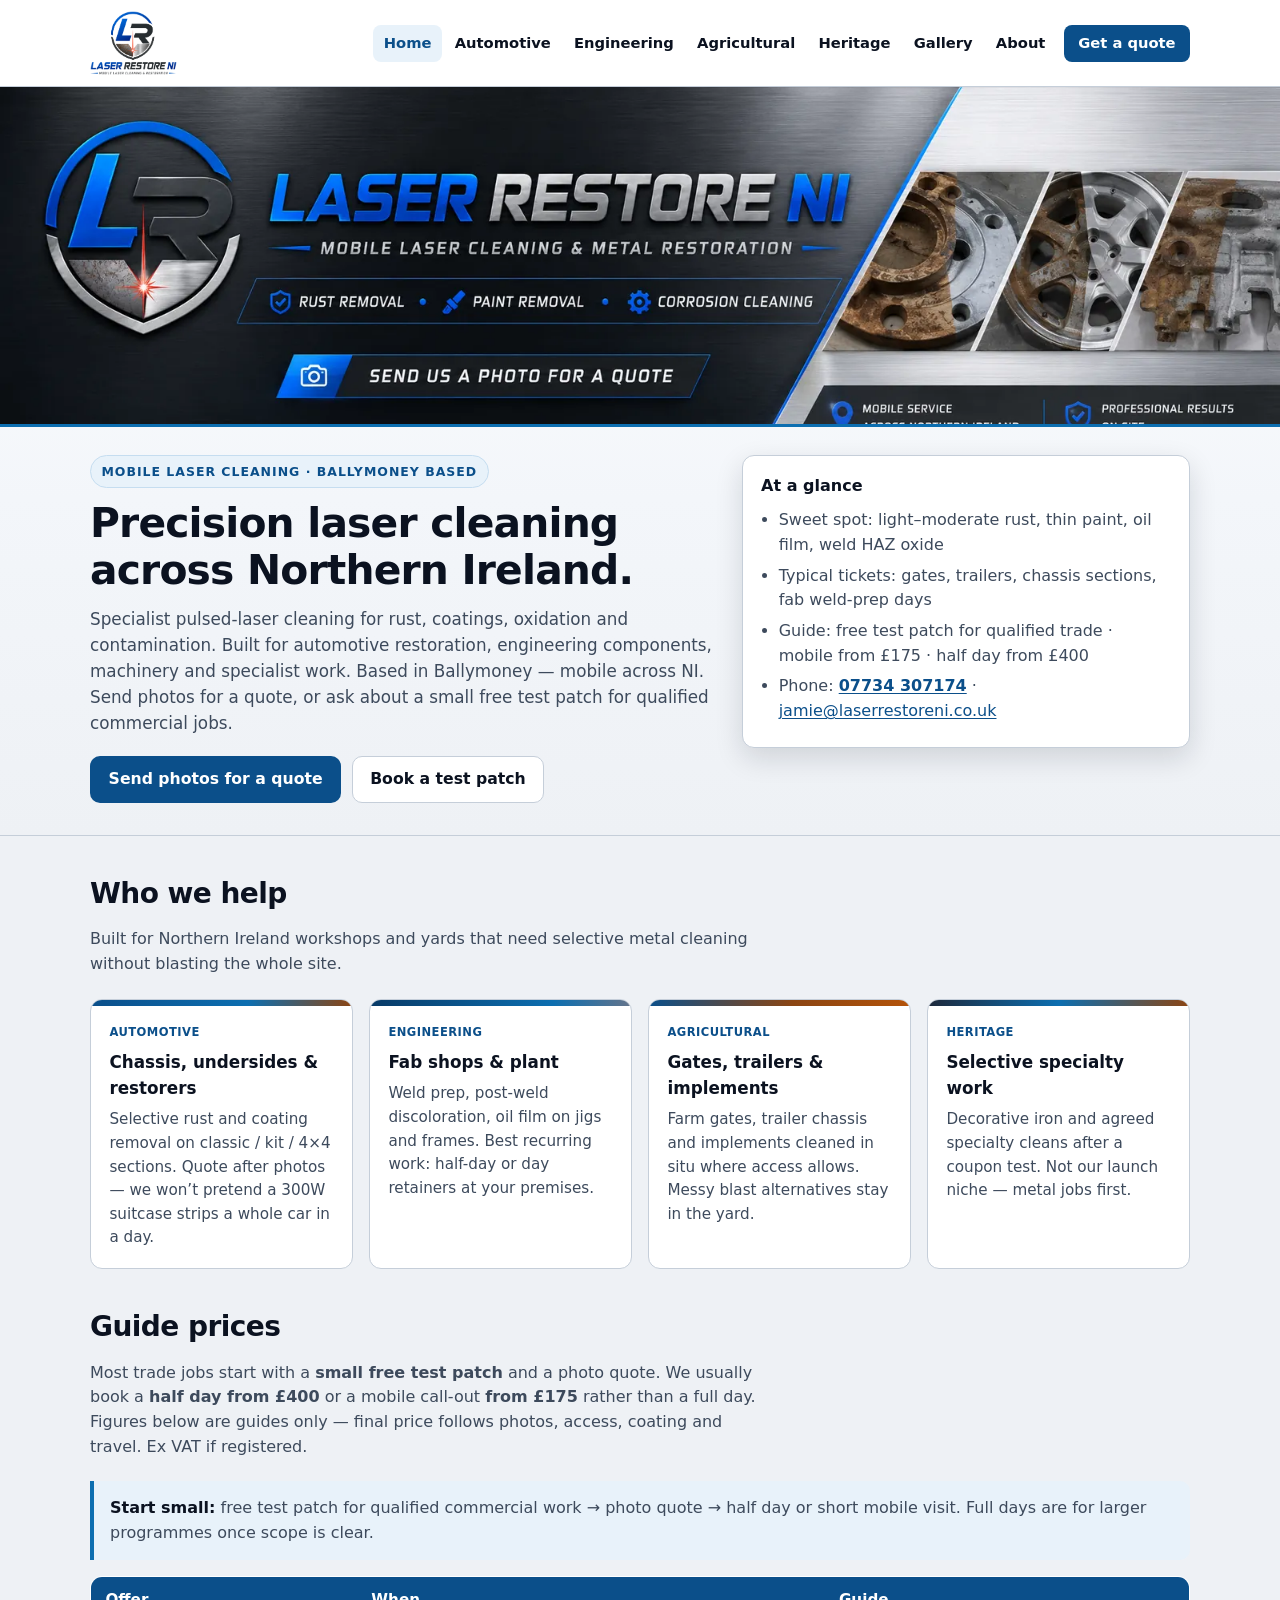
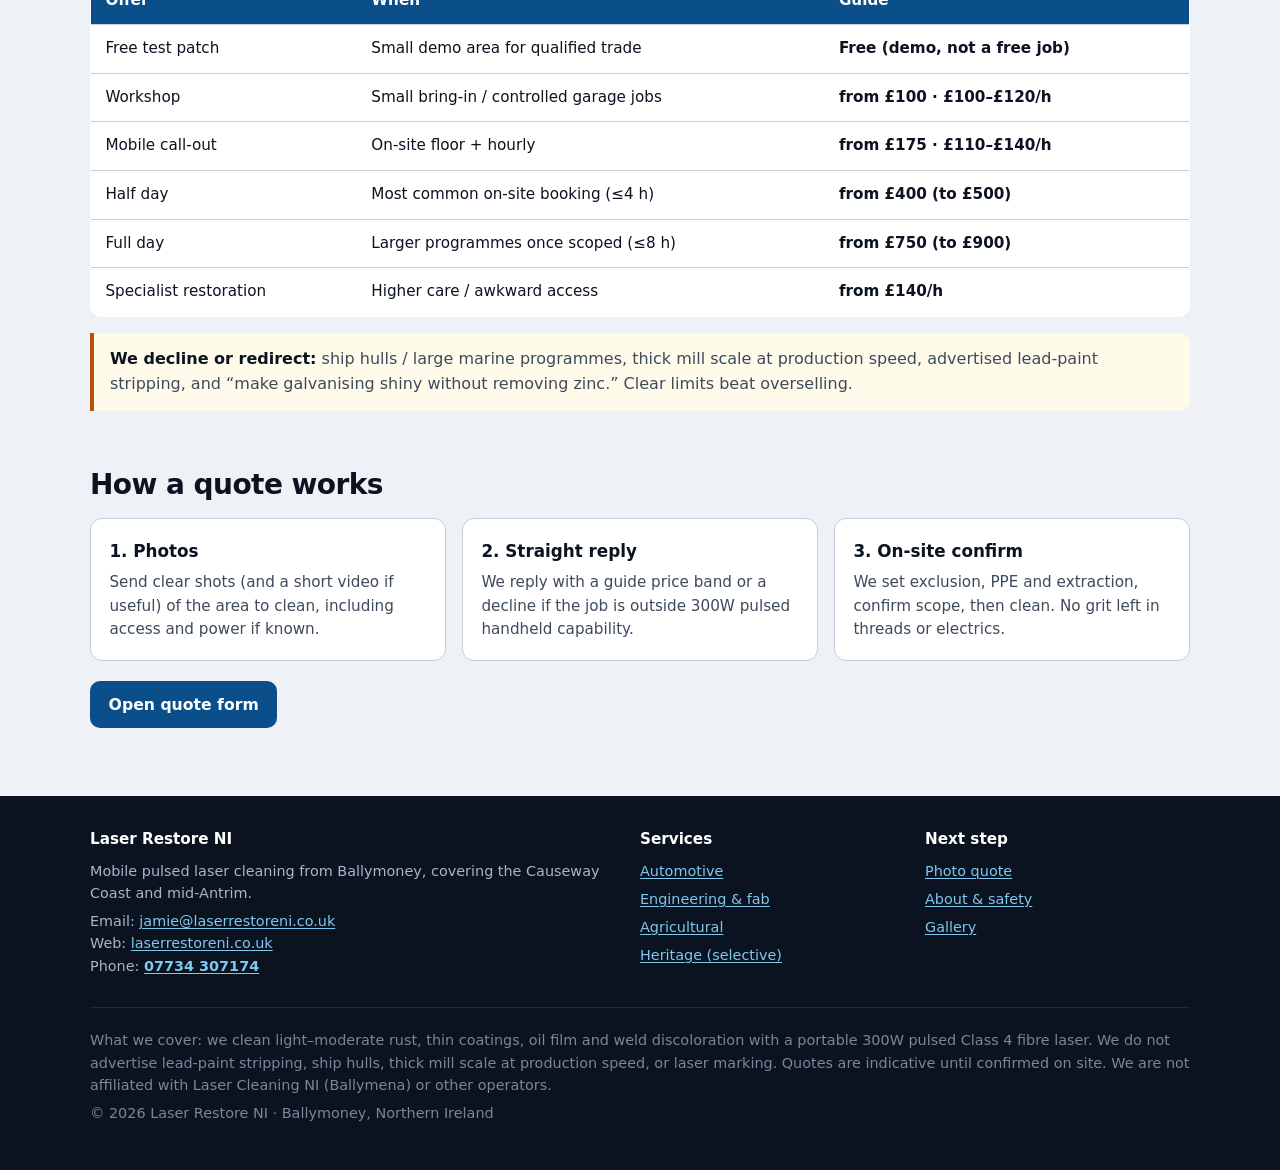
==== commit 7dd57e45: "Remove honest wording from website copy" ====
--- a/index.html
+++ b/index.html
@@ -124,7 +124,7 @@
           </table>
         </div>
         <div class="callout warning">
-          <strong>We decline or redirect:</strong> ship hulls / large marine programmes, thick mill scale at production speed, advertised lead-paint stripping, and “make galvanising shiny without removing zinc.” Honest scope beats overselling.
+          <strong>We decline or redirect:</strong> ship hulls / large marine programmes, thick mill scale at production speed, advertised lead-paint stripping, and “make galvanising shiny without removing zinc.” Clear limits beat overselling.
         </div>
       </div>
     </section>
@@ -172,7 +172,7 @@
       </div>
     </div>
     <div class="container fineprint">
-      <p>Honest scope: we clean light–moderate rust, thin coatings, oil film and weld discoloration with a portable 300W pulsed Class&nbsp;4 fibre laser. We do not advertise lead-paint stripping, ship hulls, thick mill scale at production speed, or laser marking. Quotes are indicative until confirmed on site. We are not affiliated with Laser Cleaning NI (Ballymena) or other operators.</p>
+      <p>What we cover: we clean light–moderate rust, thin coatings, oil film and weld discoloration with a portable 300W pulsed Class&nbsp;4 fibre laser. We do not advertise lead-paint stripping, ship hulls, thick mill scale at production speed, or laser marking. Quotes are indicative until confirmed on site. We are not affiliated with Laser Cleaning NI (Ballymena) or other operators.</p>
       <p>&copy; 2026 Laser Restore NI · Ballymoney, Northern Ireland</p>
     </div>
   </footer>
--- a/css/styles.css
+++ b/css/styles.css
@@ -188,9 +188,29 @@
 }
 .card {
   background: var(--surface); border: 1px solid var(--line); border-radius: var(--radius);
-  padding: 1.15rem; height: 100%;
+  padding: 1.15rem; height: auto;
+  overflow: visible;
+  position: relative;
+  z-index: 0;
+  transition: border-color 0.15s ease, box-shadow 0.15s ease;
+}
+.grid-2 > a.card,
+.grid-3 > a.card,
+.grid-3 > .card,
+.grid-4 > a.card {
+  height: 100%;
   overflow: hidden;
-  transition: border-color 0.15s ease, box-shadow 0.15s ease;
+}
+aside .card {
+  height: auto !important;
+  overflow: visible;
+}
+.grid-2 {
+  align-items: start;
+}
+main {
+  position: relative;
+  z-index: 1;
 }
 a.card:hover {
   border-color: var(--brand);
@@ -213,7 +233,7 @@
 .card-strip--agri { background: linear-gradient(90deg, #0b4f8a, #8B4513 55%, #b45309); }
 .card-strip--herit { background: linear-gradient(90deg, #1e293b, #0c6eb0 50%, #8B4513); }
 
-/* Honest scope callouts */
+/* Scope callouts */
 .callout {
   border-left: 4px solid var(--brand);
   background: #e8f2fa; padding: 0.9rem 1rem; border-radius: 0 10px 10px 0;
@@ -232,7 +252,7 @@
   .price-table th:nth-child(2), .price-table td:nth-child(2) { display: none; }
 }
 
-/* Gallery — brand imagery with honest labels */
+/* Gallery — brand imagery with labels */
 .gallery-grid { display: grid; gap: 1rem; }
 @media (min-width: 640px) { .gallery-grid { grid-template-columns: 1fr 1fr; } }
 .gallery-item {
@@ -292,6 +312,7 @@
 /* Footer — charcoal ink */
 .site-footer {
   margin-top: 2rem; padding: 2rem 0 2.5rem; background: #0b1220; color: #a8b6c8;
+  position: relative; z-index: 2; clear: both;
 }
 .site-footer a { color: #7ec8f0; }
 .footer-grid { display: grid; gap: 1.25rem; }
